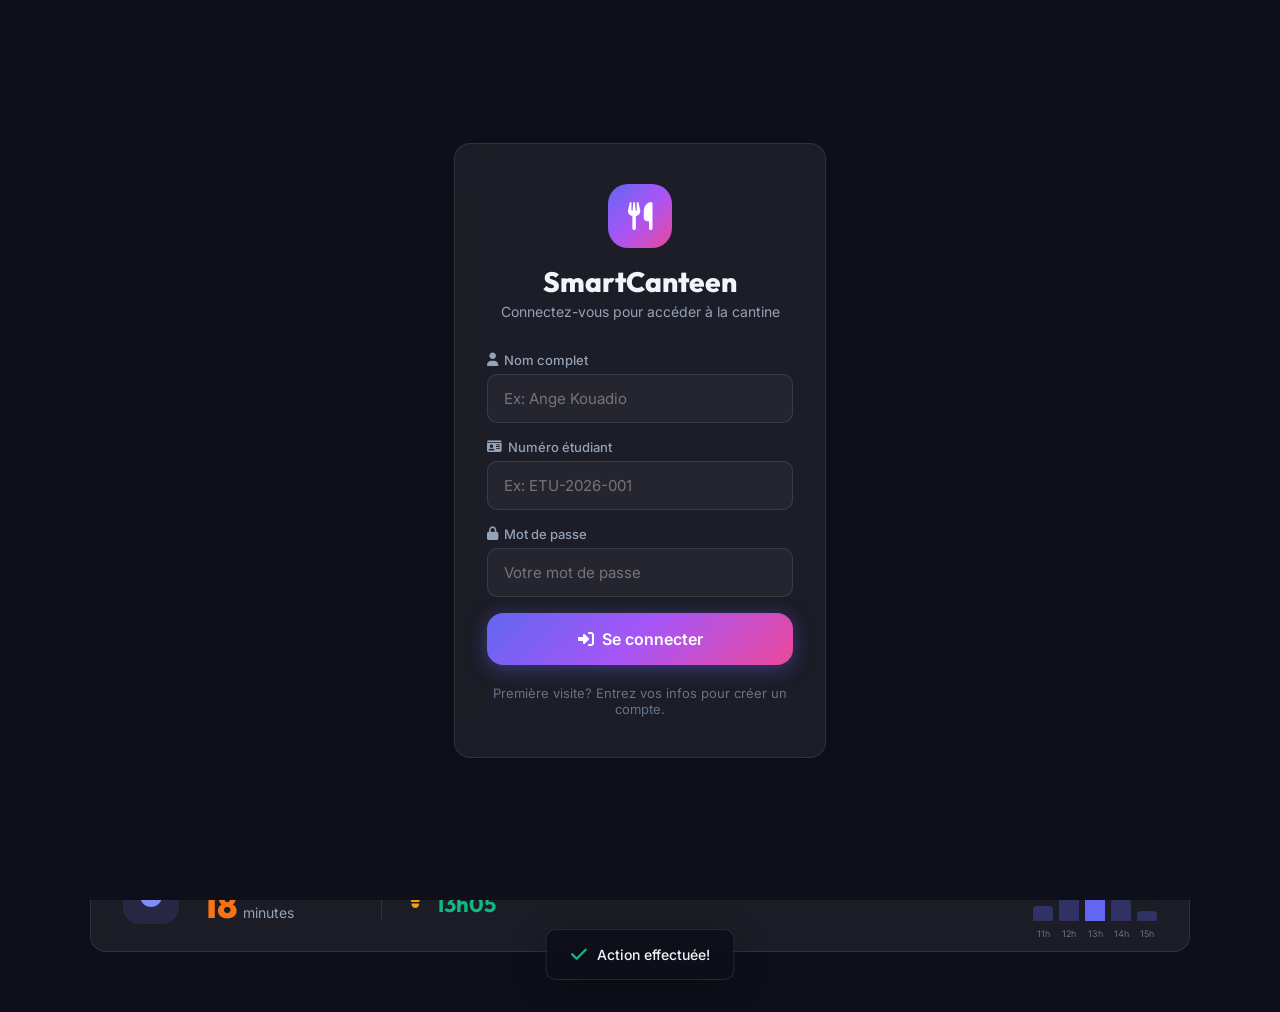
==== index.html @ fa296fed "First layout" ====
<!DOCTYPE html>
<html lang="fr" data-theme="dark">

<head>
    <meta charset="UTF-8">
    <meta name="viewport" content="width=device-width, initial-scale=1.0">
    <meta name="description"
        content="Smart Campus Canteen - Commandez vos repas à l'avance, gérez votre budget et évitez les files d'attente.">
    <title>Smart Campus Canteen</title>
    <link rel="preconnect" href="https://fonts.googleapis.com">
    <link rel="preconnect" href="https://fonts.gstatic.com" crossorigin>
    <link
        href="https://fonts.googleapis.com/css2?family=Inter:wght@300;400;500;600;700;800;900&family=Outfit:wght@300;400;500;600;700;800&display=swap"
        rel="stylesheet">
    <link rel="stylesheet" href="https://cdnjs.cloudflare.com/ajax/libs/font-awesome/6.5.1/css/all.min.css">
    <link rel="stylesheet" href="styles.css">
</head>

<body>
    <!-- LOGIN OVERLAY -->
    <div class="login-overlay" id="login-overlay">
        <div class="login-container">
            <div class="login-card">
                <div class="login-logo">
                    <div class="login-logo-icon"><i class="fas fa-utensils"></i></div>
                    <h1>SmartCanteen</h1>
                    <p>Connectez-vous pour accéder à la cantine</p>
                </div>
                <form id="login-form" onsubmit="return handleLogin(event)">
                    <div class="login-field">
                        <label for="login-name"><i class="fas fa-user"></i> Nom complet</label>
                        <input type="text" id="login-name" placeholder="Ex: Ange Kouadio" required>
                    </div>
                    <div class="login-field">
                        <label for="login-student-id"><i class="fas fa-id-card"></i> Numéro étudiant</label>
                        <input type="text" id="login-student-id" placeholder="Ex: ETU-2026-001" required>
                    </div>
                    <div class="login-field">
                        <label for="login-password"><i class="fas fa-lock"></i> Mot de passe</label>
                        <input type="password" id="login-password" placeholder="Votre mot de passe" required>
                    </div>
                    <button type="submit" class="btn btn-primary btn-block btn-lg">
                        <i class="fas fa-sign-in-alt"></i> Se connecter
                    </button>
                </form>
                <div class="login-footer">
                    <span>Première visite? Entrez vos infos pour créer un compte.</span>
                </div>
            </div>
        </div>
    </div>

    <!-- Animated Background -->
    <div class="bg-animated">
        <div class="bg-orb bg-orb-1"></div>
        <div class="bg-orb bg-orb-2"></div>
        <div class="bg-orb bg-orb-3"></div>
    </div>

    <!-- Navigation -->
    <nav class="navbar" id="navbar">
        <div class="nav-container">
            <a href="#" class="nav-logo" id="nav-logo">
                <div class="logo-icon">
                    <i class="fas fa-utensils"></i>
                </div>
                <span class="logo-text">SmartCanteen</span>
            </a>
            <div class="nav-links" id="nav-links">
                <a href="#home" class="nav-link active" data-section="home">
                    <i class="fas fa-home"></i> Accueil
                </a>
                <a href="#menu" class="nav-link" data-section="menu">
                    <i class="fas fa-book-open"></i> Menu
                </a>
                <a href="#order" class="nav-link" data-section="order">
                    <i class="fas fa-shopping-cart"></i> Commander
                </a>
                <a href="#budget" class="nav-link" data-section="budget">
                    <i class="fas fa-wallet"></i> Budget
                </a>
                <a href="#nutrition" class="nav-link" data-section="nutrition">
                    <i class="fas fa-heartbeat"></i> Nutrition
                </a>
                <a href="#rewards" class="nav-link" data-section="rewards">
                    <i class="fas fa-trophy"></i> Récompenses
                </a>
                <a href="#deals" class="nav-link" data-section="deals">
                    <i class="fas fa-tags"></i> Anti-Gaspi
                </a>
                <a href="#marketplace" class="nav-link" data-section="marketplace">
                    <i class="fas fa-store"></i> Business
                </a>
            </div>
            <div class="nav-right">
                <button class="theme-toggle" id="theme-toggle" title="Changer le thème">
                    <i class="fas fa-moon" id="theme-icon"></i>
                </button>
                <div class="notification-bell" id="notification-bell">
                    <i class="fas fa-bell"></i>
                    <span class="notification-badge" id="notif-badge">3</span>
                </div>
                <div class="user-avatar" id="user-avatar" title="Mon profil">
                    <span class="user-avatar-letter" id="user-avatar-letter">?</span>
                </div>
                <button class="btn-logout" id="btn-logout" title="Se déconnecter">
                    <i class="fas fa-sign-out-alt"></i>
                </button>
                <button class="mobile-toggle" id="mobile-toggle">
                    <span></span>
                    <span></span>
                    <span></span>
                </button>
            </div>
        </div>
    </nav>

    <!-- Main Content -->
    <main class="main-content">

        <!-- ==================== HOME SECTION ==================== -->
        <section id="home" class="section section-home active">
            <div class="hero-container">
                <div class="hero-content">
                    <div class="hero-badge animate-fade-in">
                        <i class="fas fa-sparkles"></i> La cantine intelligente du campus
                    </div>
                    <h1 class="hero-title animate-fade-in">
                        Plus de <span class="gradient-text">files d'attente</span>,
                        plus de <span class="gradient-text-2">gaspillage</span>
                    </h1>
                    <p class="hero-subtitle animate-fade-in">
                        Commandez vos repas à l'avance, suivez votre nutrition et gérez votre budget — le tout depuis
                        votre téléphone.
                    </p>
                    <div class="hero-actions animate-fade-in">
                        <button class="btn btn-primary btn-lg" onclick="navigateTo('menu')">
                            <i class="fas fa-utensils"></i> Voir le menu
                        </button>
                        <button class="btn btn-glass btn-lg" onclick="navigateTo('order')">
                            <i class="fas fa-bolt"></i> Commander maintenant
                        </button>
                    </div>
                    <div class="hero-stats animate-fade-in">
                        <div class="hero-stat">
                            <div class="hero-stat-number" data-count="1247">0</div>
                            <div class="hero-stat-label">Commandes aujourd'hui</div>
                        </div>
                        <div class="hero-stat">
                            <div class="hero-stat-number" data-count="18">0</div>
                            <div class="hero-stat-label">Min d'attente</div>
                        </div>
                        <div class="hero-stat">
                            <div class="hero-stat-number" data-count="95">0</div>
                            <div class="hero-stat-label">% Satisfaction</div>
                        </div>
                    </div>
                </div>
                <div class="hero-visual animate-slide-in">
                    <div class="hero-card-stack">
                        <div class="hero-floating-card card-1">
                            <div class="floating-card-icon"><i class="fas fa-clock"></i></div>
                            <div class="floating-card-text">
                                <strong>Prêt dans</strong>
                                <span class="countdown-text">12 min</span>
                            </div>
                        </div>
                        <div class="hero-floating-card card-2">
                            <div class="floating-card-icon"><i class="fas fa-fire"></i></div>
                            <div class="floating-card-text">
                                <strong>820 kcal</strong>
                                <span>Aujourd'hui</span>
                            </div>
                        </div>
                        <div class="hero-floating-card card-3">
                            <div class="floating-card-icon"><i class="fas fa-star"></i></div>
                            <div class="floating-card-text">
                                <strong>15 pts</strong>
                                <span>Encore 5 pour un repas gratuit!</span>
                            </div>
                        </div>
                        <div class="hero-phone-mockup">
                            <div class="phone-screen">
                                <div class="phone-header">
                                    <span class="phone-time">13:05</span>
                                    <div class="phone-icons">
                                        <i class="fas fa-wifi"></i>
                                        <i class="fas fa-battery-three-quarters"></i>
                                    </div>
                                </div>
                                <div class="phone-content">
                                    <div class="phone-greeting">Bonjour, Ange! 👋</div>
                                    <div class="phone-menu-preview">
                                        <div class="phone-menu-item">
                                            <span>🍛</span>
                                            <div>
                                                <strong>Riz + Poulet</strong>
                                                <small>1000 FCFA</small>
                                            </div>
                                        </div>
                                        <div class="phone-menu-item">
                                            <span>🥤</span>
                                            <div>
                                                <strong>Jus de fruits</strong>
                                                <small>400 FCFA</small>
                                            </div>
                                        </div>
                                        <div class="phone-menu-item">
                                            <span>🍝</span>
                                            <div>
                                                <strong>Spaghetti</strong>
                                                <small>800 FCFA</small>
                                            </div>
                                        </div>
                                    </div>
                                    <button class="phone-btn">Commander 🚀</button>
                                </div>
                            </div>
                        </div>
                    </div>
                </div>
            </div>

            <!-- Wait Time Widget -->
            <div class="wait-time-banner animate-fade-in">
                <div class="wait-time-content">
                    <div class="wait-time-icon pulse-animation">
                        <i class="fas fa-clock"></i>
                    </div>
                    <div class="wait-time-info">
                        <h3>Temps d'attente actuel</h3>
                        <div class="wait-time-display">
                            <span class="wait-minutes" id="wait-minutes">18</span>
                            <span class="wait-label">minutes</span>
                        </div>
                    </div>
                    <div class="wait-time-separator"></div>
                    <div class="wait-time-suggestion">
                        <i class="fas fa-lightbulb"></i>
                        <div>
                            <strong>Meilleur moment pour venir</strong>
                            <span class="best-time" id="best-time">13h05</span>
                        </div>
                    </div>
                    <div class="wait-time-chart">
                        <div class="chart-bar" style="height: 30%;" data-time="11h"></div>
                        <div class="chart-bar" style="height: 60%;" data-time="12h"></div>
                        <div class="chart-bar active" style="height: 90%;" data-time="13h"></div>
                        <div class="chart-bar" style="height: 45%;" data-time="14h"></div>
                        <div class="chart-bar" style="height: 20%;" data-time="15h"></div>
                    </div>
                </div>
            </div>
        </section>

        <!-- ==================== MENU SECTION ==================== -->
        <section id="menu" class="section section-menu">
            <div class="section-container">
                <div class="section-header">
                    <div class="section-badge"><i class="fas fa-calendar-day"></i> Menu du jour</div>
                    <h2 class="section-title">Découvrez le <span class="gradient-text">menu</span></h2>
                    <p class="section-subtitle">Vendredi 06 Mars 2026 — Frais et préparé avec soin</p>
                </div>

                <div class="menu-categories" id="menu-categories">
                    <button class="menu-cat-btn active" data-category="all">
                        <i class="fas fa-th-large"></i> Tout
                    </button>
                    <button class="menu-cat-btn" data-category="plat">
                        <i class="fas fa-drumstick-bite"></i> Plats
                    </button>
                    <button class="menu-cat-btn" data-category="accompagnement">
                        <i class="fas fa-seedling"></i> Accompagnements
                    </button>
                    <button class="menu-cat-btn" data-category="boisson">
                        <i class="fas fa-glass-water"></i> Boissons
                    </button>
                    <button class="menu-cat-btn" data-category="dessert">
                        <i class="fas fa-ice-cream"></i> Desserts
                    </button>
                </div>

                <div class="menu-grid" id="menu-grid">
                    <!-- Menu items will be populated by JavaScript -->
                </div>
            </div>
        </section>

        <!-- ==================== ORDER SECTION ==================== -->
        <section id="order" class="section section-order">
            <div class="section-container">
                <div class="section-header">
                    <div class="section-badge"><i class="fas fa-shopping-bag"></i> Commander</div>
                    <h2 class="section-title">Votre <span class="gradient-text">commande</span></h2>
                    <p class="section-subtitle">Sélectionnez vos plats et récupérez-les sans faire la queue</p>
                </div>

                <div class="order-layout">
                    <div class="order-items-panel">
                        <div class="order-search">
                            <i class="fas fa-search"></i>
                            <input type="text" id="order-search-input" placeholder="Rechercher un plat...">
                        </div>
                        <div class="order-items-list" id="order-items-list">
                            <!-- Populated by JS -->
                        </div>
                    </div>

                    <div class="order-cart-panel">
                        <div class="cart-header">
                            <h3><i class="fas fa-shopping-cart"></i> Mon Panier</h3>
                            <button class="btn-clear-cart" id="btn-clear-cart">
                                <i class="fas fa-trash"></i> Vider
                            </button>
                        </div>
                        <div class="cart-items" id="cart-items">
                            <div class="cart-empty">
                                <i class="fas fa-cart-plus"></i>
                                <p>Votre panier est vide</p>
                                <small>Ajoutez des plats depuis le menu</small>
                            </div>
                        </div>
                        <div class="cart-summary" id="cart-summary" style="display:none;">
                            <div class="cart-summary-row">
                                <span>Sous-total</span>
                                <span id="cart-subtotal">0 FCFA</span>
                            </div>
                            <div class="cart-summary-row">
                                <span>Calories totales</span>
                                <span id="cart-calories">0 kcal</span>
                            </div>
                            <div class="cart-summary-row total">
                                <span>Total</span>
                                <span id="cart-total">0 FCFA</span>
                            </div>
                        </div>
                        <div class="cart-student-info" id="cart-student-info" style="display:none;">
                            <label for="student-name">Votre nom (pour l'étiquette)</label>
                            <input type="text" id="student-name" placeholder="Entrez votre nom...">
                        </div>
                        <button class="btn btn-primary btn-block" id="btn-place-order" disabled>
                            <i class="fas fa-check-circle"></i> Confirmer la commande
                        </button>
                    </div>
                </div>
            </div>
        </section>

        <!-- ==================== BUDGET SECTION ==================== -->
        <section id="budget" class="section section-budget">
            <div class="section-container">
                <div class="section-header">
                    <div class="section-badge"><i class="fas fa-coins"></i> Budget Smart</div>
                    <h2 class="section-title">Suggestion selon votre <span class="gradient-text">budget</span></h2>
                    <p class="section-subtitle">Entrez votre budget et nous vous proposons la meilleure combinaison</p>
                </div>

                <div class="budget-layout">
                    <div class="budget-input-panel">
                        <div class="budget-card glass-card">
                            <div class="budget-input-group">
                                <label for="budget-amount">💰 Votre budget</label>
                                <div class="budget-input-wrapper">
                                    <input type="number" id="budget-amount" placeholder="1500" min="100" step="100"
                                        value="1500">
                                    <span class="budget-currency">FCFA</span>
                                </div>
                            </div>
                            <div class="budget-presets">
                                <button class="budget-preset" data-amount="500">500</button>
                                <button class="budget-preset" data-amount="1000">1000</button>
                                <button class="budget-preset active" data-amount="1500">1500</button>
                                <button class="budget-preset" data-amount="2000">2000</button>
                                <button class="budget-preset" data-amount="2500">2500</button>
                                <button class="budget-preset" data-amount="3000">3000</button>
                            </div>
                            <button class="btn btn-primary btn-block" id="btn-suggest">
                                <i class="fas fa-magic"></i> Suggérer un repas
                            </button>
                        </div>
                    </div>

                    <div class="budget-result-panel" id="budget-result-panel">
                        <div class="budget-result-placeholder">
                            <div class="placeholder-icon">
                                <i class="fas fa-lightbulb"></i>
                            </div>
                            <h3>Entrez votre budget</h3>
                            <p>Nous trouverons la meilleure combinaison pour vous</p>
                        </div>
                    </div>
                </div>
            </div>
        </section>

        <!-- ==================== NUTRITION SECTION ==================== -->
        <section id="nutrition" class="section section-nutrition">
            <div class="section-container">
                <div class="section-header">
                    <div class="section-badge"><i class="fas fa-apple-whole"></i> Suivi Nutrition</div>
                    <h2 class="section-title">Suivez votre <span class="gradient-text">alimentation</span></h2>
                    <p class="section-subtitle">Un résumé simple de votre consommation quotidienne</p>
                </div>

                <div class="nutrition-dashboard">
                    <div class="nutrition-cards">
                        <div class="nutrition-card calories-card">
                            <div class="nutrition-card-icon">
                                <i class="fas fa-fire-flame-curved"></i>
                            </div>
                            <div class="nutrition-card-content">
                                <span class="nutrition-label">Calories</span>
                                <span class="nutrition-value" id="nut-calories">820</span>
                                <span class="nutrition-unit">kcal</span>
                            </div>
                            <div class="nutrition-progress">
                                <div class="progress-ring">
                                    <svg viewBox="0 0 120 120">
                                        <circle cx="60" cy="60" r="52" class="progress-bg"></circle>
                                        <circle cx="60" cy="60" r="52" class="progress-fill calories-fill"
                                            style="stroke-dashoffset: 120;"></circle>
                                    </svg>
                                    <span class="progress-percent">41%</span>
                                </div>
                            </div>
                        </div>

                        <div class="nutrition-card protein-card">
                            <div class="nutrition-card-icon">
                                <i class="fas fa-dumbbell"></i>
                            </div>
                            <div class="nutrition-card-content">
                                <span class="nutrition-label">Protéines</span>
                                <span class="nutrition-value" id="nut-proteins">35</span>
                                <span class="nutrition-unit">g</span>
                            </div>
                            <div class="nutrition-progress">
                                <div class="progress-ring">
                                    <svg viewBox="0 0 120 120">
                                        <circle cx="60" cy="60" r="52" class="progress-bg"></circle>
                                        <circle cx="60" cy="60" r="52" class="progress-fill protein-fill"
                                            style="stroke-dashoffset: 180;"></circle>
                                    </svg>
                                    <span class="progress-percent">58%</span>
                                </div>
                            </div>
                        </div>

                        <div class="nutrition-card carbs-card">
                            <div class="nutrition-card-icon">
                                <i class="fas fa-wheat-awn"></i>
                            </div>
                            <div class="nutrition-card-content">
                                <span class="nutrition-label">Glucides</span>
                                <span class="nutrition-value" id="nut-carbs">110</span>
                                <span class="nutrition-unit">g</span>
                            </div>
                            <div class="nutrition-progress">
                                <div class="progress-ring">
                                    <svg viewBox="0 0 120 120">
                                        <circle cx="60" cy="60" r="52" class="progress-bg"></circle>
                                        <circle cx="60" cy="60" r="52" class="progress-fill carbs-fill"
                                            style="stroke-dashoffset: 200;"></circle>
                                    </svg>
                                    <span class="progress-percent">34%</span>
                                </div>
                            </div>
                        </div>

                        <div class="nutrition-card spending-card">
                            <div class="nutrition-card-icon">
                                <i class="fas fa-money-bill-wave"></i>
                            </div>
                            <div class="nutrition-card-content">
                                <span class="nutrition-label">Dépenses</span>
                                <span class="nutrition-value" id="nut-spending">1500</span>
                                <span class="nutrition-unit">FCFA</span>
                            </div>
                            <div class="nutrition-progress">
                                <div class="progress-ring">
                                    <svg viewBox="0 0 120 120">
                                        <circle cx="60" cy="60" r="52" class="progress-bg"></circle>
                                        <circle cx="60" cy="60" r="52" class="progress-fill spending-fill"
                                            style="stroke-dashoffset: 160;"></circle>
                                    </svg>
                                    <span class="progress-percent">50%</span>
                                </div>
                            </div>
                        </div>
                    </div>

                    <div class="nutrition-weekly">
                        <h3><i class="fas fa-chart-line"></i> Résumé de la semaine</h3>
                        <div class="weekly-chart" id="weekly-chart">
                            <div class="weekly-bar" data-day="Lun">
                                <div class="bar-fill" style="height: 65%;"></div>
                                <span class="bar-label">Lun</span>
                            </div>
                            <div class="weekly-bar" data-day="Mar">
                                <div class="bar-fill" style="height: 80%;"></div>
                                <span class="bar-label">Mar</span>
                            </div>
                            <div class="weekly-bar" data-day="Mer">
                                <div class="bar-fill" style="height: 55%;"></div>
                                <span class="bar-label">Mer</span>
                            </div>
                            <div class="weekly-bar" data-day="Jeu">
                                <div class="bar-fill" style="height: 70%;"></div>
                                <span class="bar-label">Jeu</span>
                            </div>
                            <div class="weekly-bar today" data-day="Ven">
                                <div class="bar-fill" style="height: 41%;"></div>
                                <span class="bar-label">Ven</span>
                            </div>
                            <div class="weekly-bar" data-day="Sam">
                                <div class="bar-fill" style="height: 0%;"></div>
                                <span class="bar-label">Sam</span>
                            </div>
                            <div class="weekly-bar" data-day="Dim">
                                <div class="bar-fill" style="height: 0%;"></div>
                                <span class="bar-label">Dim</span>
                            </div>
                        </div>
                    </div>
                </div>
            </div>
        </section>

        <!-- ==================== REWARDS SECTION ==================== -->
        <section id="rewards" class="section section-rewards">
            <div class="section-container">
                <div class="section-header">
                    <div class="section-badge"><i class="fas fa-crown"></i> Récompenses</div>
                    <h2 class="section-title">Points & <span class="gradient-text">Récompenses</span></h2>
                    <p class="section-subtitle">Chaque commande > 1500 FCFA = 1 point • 20 points = repas gratuit!</p>
                </div>

                <div class="rewards-dashboard">
                    <div class="rewards-user-card glass-card">
                        <div class="rewards-avatar">
                            <div class="avatar-circle">
                                <i class="fas fa-user"></i>
                            </div>
                            <div class="avatar-badge">
                                <i class="fas fa-star"></i>
                            </div>
                        </div>
                        <h3 class="rewards-username">Ange Kouadio</h3>
                        <div class="rewards-points-display">
                            <div class="points-number" id="user-points">15</div>
                            <div class="points-label">points</div>
                        </div>
                        <div class="rewards-progress-bar">
                            <div class="progress-track">
                                <div class="progress-fill-bar" style="width: 75%;"></div>
                            </div>
                            <div class="progress-labels">
                                <span>15 pts</span>
                                <span>20 pts = 🎁 Repas gratuit</span>
                            </div>
                        </div>
                        <p class="rewards-message">Plus que <strong>5 commandes</strong> pour un repas gratuit!</p>
                    </div>

                    <div class="rewards-perks">
                        <h3><i class="fas fa-gift"></i> Récompenses disponibles</h3>
                        <div class="perks-grid">
                            <div class="perk-card">
                                <div class="perk-icon">🍽️</div>
                                <div class="perk-info">
                                    <h4>Repas Gratuit</h4>
                                    <p>Menu du jour offert</p>
                                </div>
                                <div class="perk-cost">20 pts</div>
                            </div>
                            <div class="perk-card">
                                <div class="perk-icon">🥤</div>
                                <div class="perk-info">
                                    <h4>Boisson Gratuite</h4>
                                    <p>Jus ou soda au choix</p>
                                </div>
                                <div class="perk-cost">10 pts</div>
                            </div>
                            <div class="perk-card">
                                <div class="perk-icon">🍰</div>
                                <div class="perk-info">
                                    <h4>Dessert Offert</h4>
                                    <p>Dessert du jour</p>
                                </div>
                                <div class="perk-cost">8 pts</div>
                            </div>
                            <div class="perk-card locked">
                                <div class="perk-icon">👑</div>
                                <div class="perk-info">
                                    <h4>Statut VIP</h4>
                                    <p>File prioritaire + 2x points</p>
                                </div>
                                <div class="perk-cost">50 pts</div>
                            </div>
                        </div>
                    </div>

                    <div class="leaderboard glass-card">
                        <h3><i class="fas fa-ranking-star"></i> Top Utilisateurs</h3>
                        <div class="leaderboard-list" id="leaderboard-list">
                            <div class="leaderboard-item rank-1">
                                <div class="leader-rank">
                                    <i class="fas fa-trophy"></i>
                                </div>
                                <div class="leader-avatar"
                                    style="background: linear-gradient(135deg, #FFD700, #FFA500);">A</div>
                                <div class="leader-info">
                                    <strong>Ange</strong>
                                    <span>Champion de la cantine</span>
                                </div>
                                <div class="leader-points">120 pts</div>
                            </div>
                            <div class="leaderboard-item rank-2">
                                <div class="leader-rank">
                                    <i class="fas fa-medal"></i>
                                </div>
                                <div class="leader-avatar"
                                    style="background: linear-gradient(135deg, #C0C0C0, #A0A0A0);">K</div>
                                <div class="leader-info">
                                    <strong>Kevin</strong>
                                    <span>Habitué fidèle</span>
                                </div>
                                <div class="leader-points">95 pts</div>
                            </div>
                            <div class="leaderboard-item rank-3">
                                <div class="leader-rank">
                                    <i class="fas fa-award"></i>
                                </div>
                                <div class="leader-avatar"
                                    style="background: linear-gradient(135deg, #CD7F32, #B8860B);">S</div>
                                <div class="leader-info">
                                    <strong>Sarah</strong>
                                    <span>Gastronome appréciée</span>
                                </div>
                                <div class="leader-points">80 pts</div>
                            </div>
                            <div class="leaderboard-item">
                                <div class="leader-rank">4</div>
                                <div class="leader-avatar"
                                    style="background: linear-gradient(135deg, #6366f1, #8b5cf6);">M</div>
                                <div class="leader-info">
                                    <strong>Marie</strong>
                                    <span>En progression</span>
                                </div>
                                <div class="leader-points">72 pts</div>
                            </div>
                            <div class="leaderboard-item">
                                <div class="leader-rank">5</div>
                                <div class="leader-avatar"
                                    style="background: linear-gradient(135deg, #ec4899, #f43f5e);">P</div>
                                <div class="leader-info">
                                    <strong>Paul</strong>
                                    <span>Nouveau talent</span>
                                </div>
                                <div class="leader-points">65 pts</div>
                            </div>
                        </div>
                    </div>
                </div>
            </div>
        </section>

        <!-- ==================== ANTI-GASPILLAGE SECTION ==================== -->
        <section id="deals" class="section section-deals">
            <div class="section-container">
                <div class="section-header">
                    <div class="section-badge"><i class="fas fa-recycle"></i> Anti-Gaspillage</div>
                    <h2 class="section-title">Réductions <span class="gradient-text">Anti-Gaspi</span></h2>
                    <p class="section-subtitle">Des plats à prix réduit pour éviter le gaspillage alimentaire ♻️</p>
                </div>

                <div class="deals-timer">
                    <i class="fas fa-hourglass-half"></i>
                    <span>Offres disponibles encore <strong id="deals-countdown">2h 30min</strong></span>
                </div>

                <div class="deals-grid" id="deals-grid">
                    <!-- Populated by JS -->
                </div>

                <div class="deals-impact glass-card">
                    <h3><i class="fas fa-leaf"></i> Impact Environnemental</h3>
                    <div class="impact-stats">
                        <div class="impact-stat">
                            <div class="impact-number">156</div>
                            <div class="impact-label">Repas sauvés ce mois</div>
                        </div>
                        <div class="impact-stat">
                            <div class="impact-number">78 kg</div>
                            <div class="impact-label">CO₂ économisé</div>
                        </div>
                        <div class="impact-stat">
                            <div class="impact-number">45</div>
                            <div class="impact-label">Étudiants participants</div>
                        </div>
                    </div>
                </div>
            </div>
        </section>

        <!-- ==================== MARKETPLACE SECTION ==================== -->
        <section id="marketplace" class="section section-marketplace">
            <div class="section-container">
                <div class="section-header">
                    <div class="section-badge"><i class="fas fa-rocket"></i> Espace Business</div>
                    <h2 class="section-title">Business <span class="gradient-text">Étudiants</span></h2>
                    <p class="section-subtitle">Découvrez les produits de nos entrepreneurs étudiants 🎓</p>
                </div>

                <div class="marketplace-grid" id="marketplace-grid">
                    <!-- Populated by JS -->
                </div>

            </div>
        </section>
    </main>

    <!-- Order Success Modal -->
    <div class="modal-overlay" id="order-modal">
        <div class="modal-content">
            <div class="modal-success-icon">
                <i class="fas fa-check-circle"></i>
            </div>
            <h2>Commande confirmée! 🎉</h2>
            <p>Votre plat sera prêt avec une étiquette à votre nom.</p>
            <div class="modal-order-details" id="modal-order-details"></div>
            <div class="modal-eta">
                <i class="fas fa-clock"></i>
                <span>Estimé prêt dans <strong>12 minutes</strong></span>
            </div>
            <button class="btn btn-primary" onclick="closeModal()">
                <i class="fas fa-thumbs-up"></i> Super, merci!
            </button>
        </div>
    </div>

    <!-- Notification Panel -->
    <div class="notification-panel" id="notification-panel">
        <div class="notif-header">
            <h3><i class="fas fa-bell"></i> Notifications</h3>
            <button class="btn-close-notif" id="close-notif"><i class="fas fa-times"></i></button>
        </div>
        <div class="notif-list" id="notif-list">
            <!-- Populated dynamically by JS from admin notifications -->
        </div>
    </div>

    <!-- Toast Notification -->
    <div class="toast" id="toast">
        <div class="toast-icon"><i class="fas fa-check"></i></div>
        <div class="toast-message" id="toast-message">Action effectuée!</div>
    </div>

    <script src="app.js"></script>
</body>

</html>
---- styles.css ----
/* ===== ROOT & VARIABLES ===== */
:root {
    --primary: #6366f1;
    --primary-light: #818cf8;
    --primary-dark: #4f46e5;
    --accent: #f59e0b;
    --accent-light: #fbbf24;
    --success: #10b981;
    --danger: #ef4444;
    --warning: #f97316;
    --bg-dark: #0f0f1a;
    --bg-card: rgba(255, 255, 255, 0.04);
    --bg-card-hover: rgba(255, 255, 255, 0.08);
    --glass: rgba(255, 255, 255, 0.06);
    --glass-border: rgba(255, 255, 255, 0.1);
    --text-primary: #f1f5f9;
    --text-secondary: #94a3b8;
    --text-muted: #64748b;
    --gradient-1: linear-gradient(135deg, #6366f1, #a855f7, #ec4899);
    --gradient-2: linear-gradient(135deg, #10b981, #06b6d4);
    --gradient-3: linear-gradient(135deg, #f59e0b, #ef4444);
    --shadow: 0 8px 32px rgba(0, 0, 0, 0.3);
    --shadow-lg: 0 20px 60px rgba(0, 0, 0, 0.4);
    --radius: 16px;
    --radius-sm: 10px;
    --radius-full: 50px;
    --transition: all 0.3s cubic-bezier(0.4, 0, 0.2, 1);
}

/* ===== RESET & BASE ===== */
*,
*::before,
*::after {
    margin: 0;
    padding: 0;
    box-sizing: border-box;
}

html {
    scroll-behavior: smooth;
}

body {
    font-family: 'Inter', sans-serif;
    background: var(--bg-dark);
    color: var(--text-primary);
    min-height: 100vh;
    overflow-x: hidden;
}

/* ===== ANIMATED BACKGROUND ===== */
.bg-animated {
    position: fixed;
    inset: 0;
    z-index: 0;
    overflow: hidden;
    pointer-events: none;
}

.bg-orb {
    position: absolute;
    border-radius: 50%;
    filter: blur(120px);
    opacity: 0.15;
    animation: orbFloat 20s ease-in-out infinite;
}

.bg-orb-1 {
    width: 600px;
    height: 600px;
    background: #6366f1;
    top: -200px;
    left: -200px;
}

.bg-orb-2 {
    width: 500px;
    height: 500px;
    background: #ec4899;
    bottom: -150px;
    right: -150px;
    animation-delay: -7s;
}

.bg-orb-3 {
    width: 400px;
    height: 400px;
    background: #06b6d4;
    top: 50%;
    left: 50%;
    animation-delay: -14s;
}

@keyframes orbFloat {

    0%,
    100% {
        transform: translate(0, 0) scale(1);
    }

    33% {
        transform: translate(50px, -50px) scale(1.1);
    }

    66% {
        transform: translate(-30px, 30px) scale(0.9);
    }
}

/* ===== SCROLLBAR ===== */
::-webkit-scrollbar {
    width: 6px;
}

::-webkit-scrollbar-track {
    background: transparent;
}

::-webkit-scrollbar-thumb {
    background: var(--primary);
    border-radius: 3px;
}

/* ===== NAVBAR ===== */
.navbar {
    position: fixed;
    top: 0;
    left: 0;
    right: 0;
    z-index: 1000;
    background: rgba(15, 15, 26, 0.8);
    backdrop-filter: blur(20px);
    border-bottom: 1px solid var(--glass-border);
    transition: var(--transition);
}

.navbar.scrolled {
    background: rgba(15, 15, 26, 0.95);
}

.nav-container {
    max-width: 1400px;
    margin: 0 auto;
    padding: 0 24px;
    display: flex;
    align-items: center;
    justify-content: space-between;
    height: 70px;
}

.nav-logo {
    display: flex;
    align-items: center;
    gap: 10px;
    text-decoration: none;
    color: var(--text-primary);
}

.logo-icon {
    width: 40px;
    height: 40px;
    border-radius: 12px;
    background: var(--gradient-1);
    display: flex;
    align-items: center;
    justify-content: center;
    font-size: 18px;
}

.logo-text {
    font-family: 'Outfit', sans-serif;
    font-weight: 700;
    font-size: 20px;
}

.nav-links {
    display: flex;
    gap: 4px;
}

.nav-link {
    padding: 8px 14px;
    border-radius: var(--radius-sm);
    color: var(--text-secondary);
    text-decoration: none;
    font-size: 13px;
    font-weight: 500;
    transition: var(--transition);
    display: flex;
    align-items: center;
    gap: 6px;
}

.nav-link:hover,
.nav-link.active {
    color: var(--text-primary);
    background: var(--bg-card-hover);
}

.nav-link.active {
    color: var(--primary-light);
    background: rgba(99, 102, 241, 0.15);
}

.nav-right {
    display: flex;
    align-items: center;
    gap: 12px;
}

.notification-bell {
    position: relative;
    width: 40px;
    height: 40px;
    border-radius: 50%;
    background: var(--bg-card);
    display: flex;
    align-items: center;
    justify-content: center;
    cursor: pointer;
    transition: var(--transition);
    border: 1px solid var(--glass-border);
}

.notification-bell:hover {
    background: var(--bg-card-hover);
}

.notification-badge {
    position: absolute;
    top: -2px;
    right: -2px;
    width: 18px;
    height: 18px;
    background: var(--danger);
    border-radius: 50%;
    font-size: 10px;
    font-weight: 700;
    display: flex;
    align-items: center;
    justify-content: center;
}

.user-avatar {
    width: 40px;
    height: 40px;
    border-radius: 50%;
    background: var(--gradient-1);
    display: flex;
    align-items: center;
    justify-content: center;
    cursor: pointer;
}

.mobile-toggle {
    display: none;
    flex-direction: column;
    gap: 5px;
    background: none;
    border: none;
    cursor: pointer;
}

.mobile-toggle span {
    width: 24px;
    height: 2px;
    background: var(--text-primary);
    transition: var(--transition);
    border-radius: 2px;
}

/* ===== SECTIONS ===== */
.main-content {
    position: relative;
    z-index: 1;
}

.section {
    display: none;
    min-height: 100vh;
    padding: 100px 24px 60px;
}

.section.active {
    display: block;
}

.section-container {
    max-width: 1200px;
    margin: 0 auto;
}

.section-header {
    text-align: center;
    margin-bottom: 48px;
}

.section-badge {
    display: inline-flex;
    align-items: center;
    gap: 8px;
    padding: 6px 16px;
    background: rgba(99, 102, 241, 0.15);
    border: 1px solid rgba(99, 102, 241, 0.3);
    border-radius: var(--radius-full);
    font-size: 13px;
    color: var(--primary-light);
    font-weight: 500;
    margin-bottom: 16px;
}

.section-title {
    font-family: 'Outfit', sans-serif;
    font-size: clamp(28px, 5vw, 42px);
    font-weight: 800;
    margin-bottom: 12px;
}

.section-subtitle {
    color: var(--text-secondary);
    font-size: 16px;
    max-width: 600px;
    margin: 0 auto;
}

.gradient-text {
    background: var(--gradient-1);
    -webkit-background-clip: text;
    -webkit-text-fill-color: transparent;
    background-clip: text;
}

.gradient-text-2 {
    background: var(--gradient-2);
    -webkit-background-clip: text;
    -webkit-text-fill-color: transparent;
    background-clip: text;
}

/* ===== GLASS CARD ===== */
.glass-card {
    background: var(--glass);
    backdrop-filter: blur(12px);
    border: 1px solid var(--glass-border);
    border-radius: var(--radius);
    padding: 28px;
    transition: var(--transition);
}

.glass-card:hover {
    border-color: rgba(255, 255, 255, 0.15);
}

/* ===== BUTTONS ===== */
.btn {
    display: inline-flex;
    align-items: center;
    gap: 8px;
    padding: 12px 24px;
    border-radius: var(--radius-sm);
    font-weight: 600;
    font-size: 14px;
    border: none;
    cursor: pointer;
    transition: var(--transition);
    font-family: inherit;
}

.btn-primary {
    background: var(--gradient-1);
    color: white;
    box-shadow: 0 4px 20px rgba(99, 102, 241, 0.4);
}

.btn-primary:hover {
    transform: translateY(-2px);
    box-shadow: 0 8px 30px rgba(99, 102, 241, 0.5);
}

.btn-primary:disabled {
    opacity: 0.5;
    cursor: not-allowed;
    transform: none;
}

.btn-glass {
    background: var(--glass);
    color: var(--text-primary);
    border: 1px solid var(--glass-border);
    backdrop-filter: blur(8px);
}

.btn-glass:hover {
    background: var(--bg-card-hover);
}

.btn-lg {
    padding: 16px 32px;
    font-size: 16px;
    border-radius: var(--radius);
}

.btn-sm {
    padding: 8px 16px;
    font-size: 12px;
}

.btn-block {
    width: 100%;
    justify-content: center;
}

/* ===== HERO ===== */
.hero-container {
    display: grid;
    grid-template-columns: 1fr 1fr;
    gap: 60px;
    align-items: center;
    min-height: calc(100vh - 200px);
    max-width: 1200px;
    margin: 0 auto;
}

.hero-badge {
    display: inline-flex;
    align-items: center;
    gap: 8px;
    padding: 8px 20px;
    background: rgba(99, 102, 241, 0.12);
    border: 1px solid rgba(99, 102, 241, 0.25);
    border-radius: var(--radius-full);
    font-size: 14px;
    color: var(--primary-light);
    margin-bottom: 24px;
}

.hero-title {
    font-family: 'Outfit', sans-serif;
    font-size: clamp(32px, 5vw, 56px);
    font-weight: 900;
    line-height: 1.1;
    margin-bottom: 20px;
}

.hero-subtitle {
    color: var(--text-secondary);
    font-size: 18px;
    line-height: 1.7;
    margin-bottom: 32px;
    max-width: 500px;
}

.hero-actions {
    display: flex;
    gap: 16px;
    flex-wrap: wrap;
    margin-bottom: 48px;
}

.hero-stats {
    display: flex;
    gap: 40px;
}

.hero-stat {
    text-align: center;
}

.hero-stat-number {
    font-family: 'Outfit', sans-serif;
    font-size: 32px;
    font-weight: 800;
    background: var(--gradient-1);
    -webkit-background-clip: text;
    -webkit-text-fill-color: transparent;
}

.hero-stat-label {
    font-size: 13px;
    color: var(--text-muted);
    margin-top: 4px;
}

/* ===== HERO VISUAL ===== */
.hero-visual {
    position: relative;
    display: flex;
    justify-content: center;
}

.hero-card-stack {
    position: relative;
    width: 320px;
    height: 500px;
}

.hero-phone-mockup {
    width: 280px;
    height: 480px;
    background: var(--bg-dark);
    border-radius: 36px;
    border: 3px solid rgba(255, 255, 255, 0.15);
    overflow: hidden;
    position: relative;
    box-shadow: var(--shadow-lg), 0 0 80px rgba(99, 102, 241, 0.15);
}

.phone-screen {
    padding: 0;
    height: 100%;
}

.phone-header {
    display: flex;
    justify-content: space-between;
    align-items: center;
    padding: 12px 20px;
    font-size: 12px;
    color: var(--text-secondary);
}

.phone-icons {
    display: flex;
    gap: 6px;
    font-size: 10px;
}

.phone-content {
    padding: 0 20px;
}

.phone-greeting {
    font-size: 18px;
    font-weight: 700;
    margin-bottom: 20px;
}

.phone-menu-preview {
    display: flex;
    flex-direction: column;
    gap: 12px;
}

.phone-menu-item {
    display: flex;
    align-items: center;
    gap: 12px;
    padding: 12px;
    background: var(--bg-card);
    border-radius: var(--radius-sm);
    border: 1px solid var(--glass-border);
}

.phone-menu-item span {
    font-size: 24px;
}

.phone-menu-item strong {
    display: block;
    font-size: 13px;
}

.phone-menu-item small {
    color: var(--primary-light);
    font-size: 11px;
    font-weight: 600;
}

.phone-btn {
    width: 100%;
    margin-top: 20px;
    padding: 14px;
    background: var(--gradient-1);
    border: none;
    border-radius: var(--radius-sm);
    color: white;
    font-weight: 700;
    font-size: 14px;
    cursor: pointer;
}

.hero-floating-card {
    position: absolute;
    display: flex;
    align-items: center;
    gap: 10px;
    padding: 12px 16px;
    background: rgba(15, 15, 26, 0.9);
    backdrop-filter: blur(16px);
    border: 1px solid var(--glass-border);
    border-radius: var(--radius-sm);
    z-index: 2;
    animation: floatCard 6s ease-in-out infinite;
    white-space: nowrap;
}

.floating-card-icon {
    width: 36px;
    height: 36px;
    border-radius: 10px;
    display: flex;
    align-items: center;
    justify-content: center;
    font-size: 14px;
}

.card-1 {
    top: 40px;
    left: -60px;
}

.card-1 .floating-card-icon {
    background: rgba(16, 185, 129, 0.2);
    color: #10b981;
}

.card-2 {
    top: 180px;
    right: -80px;
    animation-delay: -2s;
}

.card-2 .floating-card-icon {
    background: rgba(245, 158, 11, 0.2);
    color: #f59e0b;
}

.card-3 {
    bottom: 80px;
    left: -40px;
    animation-delay: -4s;
}

.card-3 .floating-card-icon {
    background: rgba(236, 72, 153, 0.2);
    color: #ec4899;
}

.floating-card-text strong {
    display: block;
    font-size: 13px;
}

.floating-card-text span {
    font-size: 11px;
    color: var(--text-secondary);
}

.countdown-text {
    color: var(--success) !important;
}

@keyframes floatCard {

    0%,
    100% {
        transform: translateY(0);
    }

    50% {
        transform: translateY(-10px);
    }
}

/* ===== WAIT TIME BANNER ===== */
.wait-time-banner {
    max-width: 1100px;
    margin: 40px auto 0;
    padding: 24px 32px;
    background: var(--glass);
    backdrop-filter: blur(16px);
    border: 1px solid var(--glass-border);
    border-radius: var(--radius);
}

.wait-time-content {
    display: flex;
    align-items: center;
    gap: 24px;
    flex-wrap: wrap;
}

.wait-time-icon {
    width: 56px;
    height: 56px;
    border-radius: 16px;
    background: rgba(99, 102, 241, 0.15);
    display: flex;
    align-items: center;
    justify-content: center;
    font-size: 22px;
    color: var(--primary-light);
}

.pulse-animation {
    animation: pulse 2s ease-in-out infinite;
}

@keyframes pulse {

    0%,
    100% {
        transform: scale(1);
    }

    50% {
        transform: scale(1.05);
    }
}

.wait-time-info h3 {
    font-size: 14px;
    color: var(--text-secondary);
    font-weight: 500;
}

.wait-time-display {
    display: flex;
    align-items: baseline;
    gap: 6px;
}

.wait-minutes {
    font-family: 'Outfit', sans-serif;
    font-size: 36px;
    font-weight: 800;
    color: var(--warning);
}

.wait-label {
    font-size: 14px;
    color: var(--text-secondary);
}

.wait-time-separator {
    width: 1px;
    height: 50px;
    background: var(--glass-border);
}

.wait-time-suggestion {
    display: flex;
    align-items: center;
    gap: 12px;
}

.wait-time-suggestion i {
    font-size: 24px;
    color: var(--accent);
}

.wait-time-suggestion strong {
    display: block;
    font-size: 13px;
    color: var(--text-secondary);
}

.best-time {
    font-family: 'Outfit', sans-serif;
    font-size: 22px;
    font-weight: 700;
    color: var(--success);
}

.wait-time-chart {
    display: flex;
    align-items: flex-end;
    gap: 6px;
    height: 50px;
    margin-left: auto;
}

.chart-bar {
    width: 20px;
    background: rgba(99, 102, 241, 0.3);
    border-radius: 4px 4px 0 0;
    transition: var(--transition);
    position: relative;
    cursor: pointer;
}

.chart-bar.active {
    background: var(--primary);
}

.chart-bar:hover {
    background: var(--primary-light);
}

.chart-bar::after {
    content: attr(data-time);
    position: absolute;
    bottom: -18px;
    left: 50%;
    transform: translateX(-50%);
    font-size: 9px;
    color: var(--text-muted);
}

/* ===== MENU SECTION ===== */
.menu-categories {
    display: flex;
    gap: 8px;
    justify-content: center;
    margin-bottom: 32px;
    flex-wrap: wrap;
}

.menu-cat-btn {
    padding: 10px 20px;
    border-radius: var(--radius-full);
    background: var(--bg-card);
    border: 1px solid var(--glass-border);
    color: var(--text-secondary);
    font-size: 13px;
    font-weight: 500;
    cursor: pointer;
    transition: var(--transition);
    display: flex;
    align-items: center;
    gap: 6px;
}

.menu-cat-btn:hover {
    background: var(--bg-card-hover);
    color: var(--text-primary);
}

.menu-cat-btn.active {
    background: rgba(99, 102, 241, 0.2);
    border-color: var(--primary);
    color: var(--primary-light);
}

.menu-grid {
    display: grid;
    grid-template-columns: repeat(auto-fill, minmax(280px, 1fr));
    gap: 20px;
}

.menu-item {
    background: var(--glass);
    backdrop-filter: blur(8px);
    border: 1px solid var(--glass-border);
    border-radius: var(--radius);
    overflow: hidden;
    transition: var(--transition);
    cursor: pointer;
}

.menu-item:hover {
    transform: translateY(-4px);
    border-color: rgba(255, 255, 255, 0.2);
    box-shadow: var(--shadow);
}

.menu-item-image {
    height: 160px;
    background-size: cover;
    background-position: center;
    position: relative;
    overflow: hidden;
}

.menu-item-image::after {
    content: '';
    position: absolute;
    inset: 0;
    background: linear-gradient(transparent 50%, rgba(15, 15, 26, 0.8));
}

.menu-item-badge {
    position: absolute;
    top: 12px;
    right: 12px;
    padding: 4px 10px;
    background: rgba(99, 102, 241, 0.9);
    border-radius: var(--radius-full);
    font-size: 11px;
    font-weight: 600;
    z-index: 1;
}

.menu-item-emoji {
    position: absolute;
    bottom: 12px;
    left: 12px;
    font-size: 40px;
    z-index: 1;
    filter: drop-shadow(0 2px 8px rgba(0, 0, 0, 0.5));
}

.menu-item-content {
    padding: 16px;
}

.menu-item-name {
    font-weight: 700;
    font-size: 16px;
    margin-bottom: 4px;
}

.menu-item-desc {
    font-size: 13px;
    color: var(--text-secondary);
    margin-bottom: 12px;
}

.menu-item-meta {
    display: flex;
    justify-content: space-between;
    align-items: center;
}

.menu-item-price {
    font-family: 'Outfit', sans-serif;
    font-weight: 700;
    color: var(--primary-light);
    font-size: 18px;
}

.menu-item-cal {
    font-size: 12px;
    color: var(--text-muted);
    display: flex;
    align-items: center;
    gap: 4px;
}

/* ===== ORDER SECTION ===== */
.order-layout {
    display: grid;
    grid-template-columns: 1fr 400px;
    gap: 24px;
}

.order-search {
    display: flex;
    align-items: center;
    gap: 10px;
    padding: 12px 16px;
    background: var(--bg-card);
    border: 1px solid var(--glass-border);
    border-radius: var(--radius-sm);
    margin-bottom: 16px;
}

.order-search i {
    color: var(--text-muted);
}

.order-search input {
    background: none;
    border: none;
    color: var(--text-primary);
    font-size: 14px;
    outline: none;
    width: 100%;
    font-family: inherit;
}

.order-items-list {
    display: flex;
    flex-direction: column;
    gap: 10px;
    max-height: 600px;
    overflow-y: auto;
    padding-right: 4px;
}

.order-item {
    display: flex;
    align-items: center;
    gap: 14px;
    padding: 14px;
    background: var(--glass);
    border: 1px solid var(--glass-border);
    border-radius: var(--radius-sm);
    transition: var(--transition);
}

.order-item:hover {
    border-color: var(--primary);
}

.order-item-emoji {
    font-size: 32px;
}

.order-item-info {
    flex: 1;
}

.order-item-info h4 {
    font-size: 14px;
    font-weight: 600;
}

.order-item-info p {
    font-size: 12px;
    color: var(--text-secondary);
}

.order-item-price {
    font-weight: 700;
    color: var(--primary-light);
    font-size: 15px;
    white-space: nowrap;
}

.order-item-actions {
    display: flex;
    align-items: center;
    gap: 8px;
}

.qty-btn {
    width: 30px;
    height: 30px;
    border-radius: 8px;
    background: var(--bg-card);
    border: 1px solid var(--glass-border);
    color: var(--text-primary);
    display: flex;
    align-items: center;
    justify-content: center;
    cursor: pointer;
    transition: var(--transition);
    font-size: 14px;
}

.qty-btn:hover {
    background: var(--primary);
    border-color: var(--primary);
}

.qty-display {
    font-weight: 700;
    font-size: 14px;
    min-width: 20px;
    text-align: center;
}

/* ===== CART PANEL ===== */
.order-cart-panel {
    background: var(--glass);
    backdrop-filter: blur(12px);
    border: 1px solid var(--glass-border);
    border-radius: var(--radius);
    padding: 24px;
    position: sticky;
    top: 90px;
    height: fit-content;
}

.cart-header {
    display: flex;
    justify-content: space-between;
    align-items: center;
    margin-bottom: 20px;
}

.cart-header h3 {
    font-size: 16px;
    display: flex;
    align-items: center;
    gap: 8px;
}

.btn-clear-cart {
    background: none;
    border: none;
    color: var(--danger);
    font-size: 12px;
    cursor: pointer;
    display: flex;
    align-items: center;
    gap: 4px;
}

.cart-empty {
    text-align: center;
    padding: 48px 20px;
    color: var(--text-muted);
}

.cart-empty i {
    font-size: 40px;
    margin-bottom: 12px;
    display: block;
}

.cart-items {
    max-height: 300px;
    overflow-y: auto;
    margin-bottom: 16px;
}

.cart-item {
    display: flex;
    justify-content: space-between;
    align-items: center;
    padding: 10px 0;
    border-bottom: 1px solid var(--glass-border);
}

.cart-item-left {
    display: flex;
    align-items: center;
    gap: 8px;
}

.cart-item-left span:first-child {
    font-size: 20px;
}

.cart-item-name {
    font-size: 13px;
    font-weight: 500;
}

.cart-item-qty {
    font-size: 11px;
    color: var(--text-muted);
}

.cart-item-price {
    font-weight: 600;
    font-size: 13px;
    color: var(--primary-light);
}

.cart-summary {
    padding: 16px 0;
    border-top: 1px solid var(--glass-border);
}

.cart-summary-row {
    display: flex;
    justify-content: space-between;
    padding: 6px 0;
    font-size: 13px;
    color: var(--text-secondary);
}

.cart-summary-row.total {
    font-size: 16px;
    font-weight: 700;
    color: var(--text-primary);
    padding-top: 12px;
    border-top: 1px solid var(--glass-border);
}

.cart-student-info {
    margin: 16px 0;
}

.cart-student-info label {
    display: block;
    font-size: 13px;
    color: var(--text-secondary);
    margin-bottom: 6px;
}

.cart-student-info input {
    width: 100%;
    padding: 12px;
    background: var(--bg-card);
    border: 1px solid var(--glass-border);
    border-radius: var(--radius-sm);
    color: var(--text-primary);
    font-size: 14px;
    outline: none;
    font-family: inherit;
}

.cart-student-info input:focus {
    border-color: var(--primary);
}

/* ===== BUDGET SECTION ===== */
.budget-layout {
    display: grid;
    grid-template-columns: 380px 1fr;
    gap: 24px;
}

.budget-card {
    padding: 28px;
}

.budget-input-group {
    margin-bottom: 20px;
}

.budget-input-group label {
    display: block;
    font-size: 15px;
    font-weight: 600;
    margin-bottom: 10px;
}

.budget-input-wrapper {
    position: relative;
}

.budget-input-wrapper input {
    width: 100%;
    padding: 16px;
    padding-right: 70px;
    background: var(--bg-card);
    border: 2px solid var(--glass-border);
    border-radius: var(--radius-sm);
    color: var(--text-primary);
    font-size: 24px;
    font-weight: 700;
    font-family: 'Outfit', sans-serif;
    outline: none;
}

.budget-input-wrapper input:focus {
    border-color: var(--primary);
}

.budget-currency {
    position: absolute;
    right: 16px;
    top: 50%;
    transform: translateY(-50%);
    color: var(--text-muted);
    font-size: 14px;
    font-weight: 600;
}

.budget-presets {
    display: flex;
    flex-wrap: wrap;
    gap: 8px;
    margin-bottom: 20px;
}

.budget-preset {
    padding: 8px 16px;
    border-radius: var(--radius-full);
    background: var(--bg-card);
    border: 1px solid var(--glass-border);
    color: var(--text-secondary);
    font-size: 13px;
    font-weight: 500;
    cursor: pointer;
    transition: var(--transition);
}

.budget-preset:hover,
.budget-preset.active {
    background: rgba(99, 102, 241, 0.2);
    border-color: var(--primary);
    color: var(--primary-light);
}

.budget-result-panel {
    min-height: 300px;
}

.budget-result-placeholder {
    text-align: center;
    padding: 60px 20px;
    color: var(--text-muted);
}

.placeholder-icon {
    font-size: 48px;
    margin-bottom: 16px;
    color: var(--accent);
}

.budget-suggestion {
    background: var(--glass);
    border: 1px solid var(--glass-border);
    border-radius: var(--radius);
    padding: 24px;
    animation: fadeInUp 0.4s ease;
}

.budget-suggestion h3 {
    font-size: 18px;
    margin-bottom: 16px;
    display: flex;
    align-items: center;
    gap: 8px;
}

.suggestion-items {
    display: flex;
    flex-direction: column;
    gap: 10px;
    margin-bottom: 20px;
}

.suggestion-item {
    display: flex;
    justify-content: space-between;
    align-items: center;
    padding: 12px;
    background: var(--bg-card);
    border-radius: var(--radius-sm);
}

.suggestion-item-left {
    display: flex;
    align-items: center;
    gap: 10px;
}

.suggestion-item-left span {
    font-size: 24px;
}

.suggestion-item-name {
    font-weight: 500;
}

.suggestion-item-price {
    font-weight: 600;
    color: var(--primary-light);
}

.suggestion-total {
    display: flex;
    justify-content: space-between;
    padding: 16px;
    background: rgba(99, 102, 241, 0.1);
    border-radius: var(--radius-sm);
    border: 1px solid rgba(99, 102, 241, 0.2);
}

.suggestion-total div {
    text-align: center;
}

.suggestion-total .total-label {
    font-size: 12px;
    color: var(--text-secondary);
}

.suggestion-total .total-value {
    font-family: 'Outfit', sans-serif;
    font-size: 22px;
    font-weight: 700;
}

.suggestion-total .total-value.price {
    color: var(--success);
}

.suggestion-total .total-value.cal {
    color: var(--accent);
}

.suggestion-remaining {
    text-align: center;
    margin-top: 12px;
    font-size: 14px;
    color: var(--text-secondary);
}

.suggestion-remaining strong {
    color: var(--success);
}

/* ===== NUTRITION ===== */
.nutrition-cards {
    display: grid;
    grid-template-columns: repeat(auto-fit, minmax(240px, 1fr));
    gap: 16px;
    margin-bottom: 32px;
}

.nutrition-card {
    background: var(--glass);
    border: 1px solid var(--glass-border);
    border-radius: var(--radius);
    padding: 20px;
    display: flex;
    align-items: center;
    gap: 16px;
    transition: var(--transition);
}

.nutrition-card:hover {
    transform: translateY(-3px);
    box-shadow: var(--shadow);
}

.nutrition-card-icon {
    width: 48px;
    height: 48px;
    border-radius: 14px;
    display: flex;
    align-items: center;
    justify-content: center;
    font-size: 20px;
}

.calories-card .nutrition-card-icon {
    background: rgba(239, 68, 68, 0.15);
    color: #ef4444;
}

.protein-card .nutrition-card-icon {
    background: rgba(99, 102, 241, 0.15);
    color: #6366f1;
}

.carbs-card .nutrition-card-icon {
    background: rgba(245, 158, 11, 0.15);
    color: #f59e0b;
}

.spending-card .nutrition-card-icon {
    background: rgba(16, 185, 129, 0.15);
    color: #10b981;
}

.nutrition-label {
    display: block;
    font-size: 12px;
    color: var(--text-muted);
}

.nutrition-value {
    font-family: 'Outfit', sans-serif;
    font-size: 28px;
    font-weight: 700;
}

.nutrition-unit {
    font-size: 13px;
    color: var(--text-secondary);
    margin-left: 2px;
}

.nutrition-progress {
    margin-left: auto;
}

.progress-ring {
    position: relative;
    width: 60px;
    height: 60px;
}

.progress-ring svg {
    transform: rotate(-90deg);
}

.progress-bg {
    fill: none;
    stroke: var(--bg-card);
    stroke-width: 8;
}

.progress-fill {
    fill: none;
    stroke-width: 8;
    stroke-linecap: round;
    stroke-dasharray: 327;
    transition: stroke-dashoffset 1s ease;
}

.calories-fill {
    stroke: #ef4444;
}

.protein-fill {
    stroke: #6366f1;
}

.carbs-fill {
    stroke: #f59e0b;
}

.spending-fill {
    stroke: #10b981;
}

.progress-percent {
    position: absolute;
    inset: 0;
    display: flex;
    align-items: center;
    justify-content: center;
    font-size: 12px;
    font-weight: 600;
}

.nutrition-weekly {
    background: var(--glass);
    border: 1px solid var(--glass-border);
    border-radius: var(--radius);
    padding: 24px;
}

.nutrition-weekly h3 {
    font-size: 16px;
    margin-bottom: 20px;
    display: flex;
    align-items: center;
    gap: 8px;
}

.weekly-chart {
    display: flex;
    gap: 12px;
    align-items: flex-end;
    height: 150px;
}

.weekly-bar {
    flex: 1;
    display: flex;
    flex-direction: column;
    align-items: center;
    gap: 8px;
    height: 100%;
    justify-content: flex-end;
}

.bar-fill {
    width: 100%;
    border-radius: 6px 6px 0 0;
    background: rgba(99, 102, 241, 0.4);
    transition: height 1s ease;
    min-height: 4px;
}

.weekly-bar.today .bar-fill {
    background: var(--gradient-1);
}

.bar-label {
    font-size: 12px;
    color: var(--text-muted);
}

/* ===== REWARDS ===== */
.rewards-dashboard {
    display: grid;
    grid-template-columns: 1fr 1fr;
    gap: 24px;
}

.rewards-user-card {
    text-align: center;
    grid-column: 1/-1;
}

.rewards-avatar {
    position: relative;
    display: inline-block;
    margin-bottom: 16px;
}

.avatar-circle {
    width: 80px;
    height: 80px;
    border-radius: 50%;
    background: var(--gradient-1);
    display: flex;
    align-items: center;
    justify-content: center;
    font-size: 32px;
}

.avatar-badge {
    position: absolute;
    bottom: 0;
    right: 0;
    width: 28px;
    height: 28px;
    background: var(--accent);
    border-radius: 50%;
    display: flex;
    align-items: center;
    justify-content: center;
    font-size: 12px;
    border: 3px solid var(--bg-dark);
}

.rewards-username {
    font-size: 20px;
    font-weight: 700;
    margin-bottom: 8px;
}

.points-number {
    font-family: 'Outfit', sans-serif;
    font-size: 56px;
    font-weight: 800;
    background: var(--gradient-1);
    -webkit-background-clip: text;
    -webkit-text-fill-color: transparent;
}

.points-label {
    font-size: 14px;
    color: var(--text-secondary);
}

.rewards-progress-bar {
    max-width: 400px;
    margin: 16px auto;
}

.progress-track {
    height: 10px;
    border-radius: 5px;
    background: var(--bg-card);
    overflow: hidden;
}

.progress-fill-bar {
    height: 100%;
    border-radius: 5px;
    background: var(--gradient-1);
    transition: width 1s ease;
}

.progress-labels {
    display: flex;
    justify-content: space-between;
    font-size: 12px;
    color: var(--text-muted);
    margin-top: 6px;
}

.rewards-message {
    font-size: 14px;
    color: var(--text-secondary);
    margin-top: 8px;
}

.rewards-perks h3 {
    font-size: 16px;
    margin-bottom: 16px;
    display: flex;
    align-items: center;
    gap: 8px;
}

.perks-grid {
    display: flex;
    flex-direction: column;
    gap: 10px;
}

.perk-card {
    display: flex;
    align-items: center;
    gap: 14px;
    padding: 14px;
    background: var(--bg-card);
    border: 1px solid var(--glass-border);
    border-radius: var(--radius-sm);
    transition: var(--transition);
    cursor: pointer;
}

.perk-card:hover {
    border-color: var(--primary);
}

.perk-card.locked {
    opacity: 0.5;
}

.perk-icon {
    font-size: 28px;
}

.perk-info {
    flex: 1;
}

.perk-info h4 {
    font-size: 14px;
    font-weight: 600;
}

.perk-info p {
    font-size: 12px;
    color: var(--text-secondary);
}

.perk-cost {
    font-weight: 700;
    color: var(--primary-light);
    font-size: 14px;
}

.leaderboard {
    grid-column: 1/-1;
}

.leaderboard h3 {
    font-size: 16px;
    margin-bottom: 20px;
    display: flex;
    align-items: center;
    gap: 8px;
}

.leaderboard-list {
    display: flex;
    flex-direction: column;
    gap: 8px;
}

.leaderboard-item {
    display: flex;
    align-items: center;
    gap: 16px;
    padding: 14px;
    background: var(--bg-card);
    border-radius: var(--radius-sm);
    transition: var(--transition);
}

.leaderboard-item:hover {
    background: var(--bg-card-hover);
}

.leader-rank {
    width: 30px;
    text-align: center;
    font-weight: 700;
    color: var(--text-muted);
}

.rank-1 .leader-rank {
    color: #FFD700;
    font-size: 20px;
}

.rank-2 .leader-rank {
    color: #C0C0C0;
    font-size: 18px;
}

.rank-3 .leader-rank {
    color: #CD7F32;
    font-size: 16px;
}

.leader-avatar {
    width: 40px;
    height: 40px;
    border-radius: 50%;
    display: flex;
    align-items: center;
    justify-content: center;
    font-weight: 700;
    font-size: 16px;
}

.leader-info {
    flex: 1;
}

.leader-info strong {
    display: block;
    font-size: 14px;
}

.leader-info span {
    font-size: 12px;
    color: var(--text-secondary);
}

.leader-points {
    font-weight: 700;
    color: var(--primary-light);
}

/* ===== DEALS ===== */
.deals-timer {
    text-align: center;
    margin-bottom: 32px;
    padding: 12px 24px;
    background: rgba(239, 68, 68, 0.1);
    border: 1px solid rgba(239, 68, 68, 0.2);
    border-radius: var(--radius-full);
    display: inline-flex;
    gap: 8px;
    align-items: center;
    color: var(--danger);
    font-size: 14px;
    margin-left: auto;
    margin-right: auto;
    display: flex;
    justify-content: center;
    width: fit-content;
    margin-inline: auto;
}

.deals-grid {
    display: grid;
    grid-template-columns: repeat(auto-fill, minmax(280px, 1fr));
    gap: 20px;
    margin-bottom: 32px;
}

.deal-card {
    background: var(--glass);
    border: 1px solid var(--glass-border);
    border-radius: var(--radius);
    overflow: hidden;
    transition: var(--transition);
    position: relative;
}

.deal-card:hover {
    transform: translateY(-4px);
    box-shadow: var(--shadow);
}

.deal-badge {
    position: absolute;
    top: 12px;
    right: 12px;
    padding: 6px 12px;
    background: var(--danger);
    border-radius: var(--radius-full);
    font-size: 12px;
    font-weight: 700;
    z-index: 1;
}

.deal-card-top {
    height: 140px;
    display: flex;
    align-items: center;
    justify-content: center;
    font-size: 56px;
    background: rgba(255, 255, 255, 0.02);
}

.deal-card-bottom {
    padding: 16px;
}

.deal-name {
    font-weight: 700;
    font-size: 16px;
    margin-bottom: 4px;
}

.deal-prices {
    display: flex;
    align-items: center;
    gap: 10px;
    margin-bottom: 8px;
}

.deal-old-price {
    text-decoration: line-through;
    color: var(--text-muted);
    font-size: 14px;
}

.deal-new-price {
    font-family: 'Outfit', sans-serif;
    font-weight: 700;
    color: var(--success);
    font-size: 20px;
}

.deal-remaining {
    font-size: 12px;
    color: var(--text-secondary);
}

.deals-impact {
    margin-top: 32px;
}

.deals-impact h3 {
    font-size: 16px;
    margin-bottom: 20px;
    display: flex;
    align-items: center;
    gap: 8px;
}

.impact-stats {
    display: grid;
    grid-template-columns: repeat(3, 1fr);
    gap: 16px;
}

.impact-stat {
    text-align: center;
}

.impact-number {
    font-family: 'Outfit', sans-serif;
    font-size: 32px;
    font-weight: 800;
    color: var(--success);
}

.impact-label {
    font-size: 13px;
    color: var(--text-secondary);
    margin-top: 4px;
}

/* ===== MARKETPLACE ===== */
.marketplace-grid {
    display: grid;
    grid-template-columns: repeat(auto-fill, minmax(300px, 1fr));
    gap: 20px;
    margin-bottom: 32px;
}

.market-card {
    background: var(--glass);
    border: 1px solid var(--glass-border);
    border-radius: var(--radius);
    overflow: hidden;
    transition: var(--transition);
}

.market-card:hover {
    transform: translateY(-4px);
    box-shadow: var(--shadow);
    border-color: rgba(255, 255, 255, 0.2);
}

.market-card-header {
    display: flex;
    align-items: center;
    gap: 14px;
    padding: 16px 16px 0;
}

.market-seller-avatar {
    width: 44px;
    height: 44px;
    border-radius: 50%;
    display: flex;
    align-items: center;
    justify-content: center;
    font-weight: 700;
    font-size: 18px;
}

.market-seller-info h4 {
    font-size: 14px;
    font-weight: 600;
}

.market-seller-info span {
    font-size: 12px;
    color: var(--text-secondary);
}

.market-card-body {
    padding: 16px;
}

.market-product {
    display: flex;
    align-items: center;
    gap: 12px;
    margin-bottom: 12px;
}

.market-product-emoji {
    font-size: 36px;
}

.market-product-info h5 {
    font-size: 15px;
    font-weight: 600;
}

.market-product-price {
    font-weight: 700;
    color: var(--primary-light);
}

.market-promo {
    padding: 10px 14px;
    background: rgba(16, 185, 129, 0.1);
    border: 1px solid rgba(16, 185, 129, 0.2);
    border-radius: var(--radius-sm);
    font-size: 13px;
    color: var(--success);
    font-weight: 500;
}

.marketplace-cta {
    margin-top: 16px;
}

.cta-content {
    text-align: center;
}

.cta-content h3 {
    font-size: 20px;
    margin-bottom: 8px;
}

.cta-content p {
    color: var(--text-secondary);
    margin-bottom: 16px;
}

/* ===== MODAL ===== */
.modal-overlay {
    display: none;
    position: fixed;
    inset: 0;
    z-index: 2000;
    background: rgba(0, 0, 0, 0.7);
    backdrop-filter: blur(8px);
    align-items: center;
    justify-content: center;
    padding: 24px;
}

.modal-overlay.active {
    display: flex;
}

.modal-content {
    background: var(--bg-dark);
    border: 1px solid var(--glass-border);
    border-radius: var(--radius);
    padding: 40px;
    max-width: 440px;
    width: 100%;
    text-align: center;
    animation: fadeInUp 0.4s ease;
}

.modal-success-icon {
    font-size: 56px;
    color: var(--success);
    margin-bottom: 16px;
}

.modal-content h2 {
    font-size: 24px;
    margin-bottom: 8px;
}

.modal-content p {
    color: var(--text-secondary);
    margin-bottom: 20px;
}

.modal-order-details {
    text-align: left;
    padding: 16px;
    background: var(--bg-card);
    border-radius: var(--radius-sm);
    margin-bottom: 16px;
}

.modal-eta {
    display: flex;
    align-items: center;
    justify-content: center;
    gap: 8px;
    padding: 12px;
    background: rgba(99, 102, 241, 0.1);
    border-radius: var(--radius-sm);
    font-size: 14px;
    color: var(--primary-light);
    margin-bottom: 20px;
}

/* ===== NOTIFICATION PANEL ===== */
.notification-panel {
    position: fixed;
    top: 0;
    right: -380px;
    width: 380px;
    height: 100vh;
    background: rgba(15, 15, 26, 0.95);
    backdrop-filter: blur(20px);
    border-left: 1px solid var(--glass-border);
    z-index: 1500;
    transition: right 0.3s ease;
    padding: 20px;
}

.notification-panel.open {
    right: 0;
}

.notif-header {
    display: flex;
    justify-content: space-between;
    align-items: center;
    margin-bottom: 20px;
}

.notif-header h3 {
    display: flex;
    align-items: center;
    gap: 8px;
}

.btn-close-notif {
    background: none;
    border: none;
    color: var(--text-secondary);
    font-size: 18px;
    cursor: pointer;
}

.notif-item {
    display: flex;
    gap: 12px;
    padding: 14px;
    border-radius: var(--radius-sm);
    margin-bottom: 8px;
    transition: var(--transition);
    cursor: pointer;
}

.notif-item:hover {
    background: var(--bg-card);
}

.notif-item.unread {
    background: rgba(99, 102, 241, 0.08);
}

.notif-icon {
    width: 40px;
    height: 40px;
    border-radius: 10px;
    display: flex;
    align-items: center;
    justify-content: center;
    flex-shrink: 0;
}

.notif-content strong {
    display: block;
    font-size: 13px;
}

.notif-content p {
    font-size: 12px;
    color: var(--text-secondary);
    margin: 2px 0;
}

.notif-content small {
    font-size: 11px;
    color: var(--text-muted);
}

/* ===== TOAST ===== */
.toast {
    position: fixed;
    bottom: -80px;
    left: 50%;
    transform: translateX(-50%);
    display: flex;
    align-items: center;
    gap: 10px;
    padding: 14px 24px;
    background: rgba(15, 15, 26, 0.95);
    border: 1px solid var(--glass-border);
    border-radius: var(--radius-sm);
    z-index: 3000;
    transition: bottom 0.4s ease;
    box-shadow: var(--shadow);
}

.toast.show {
    bottom: 30px;
}

.toast-icon {
    color: var(--success);
    font-size: 18px;
}

.toast-message {
    font-size: 14px;
    font-weight: 500;
}

/* ===== ANIMATIONS ===== */
@keyframes fadeInUp {
    from {
        opacity: 0;
        transform: translateY(20px);
    }

    to {
        opacity: 1;
        transform: translateY(0);
    }
}

.animate-fade-in {
    animation: fadeInUp 0.6s ease forwards;
}

.animate-fade-in:nth-child(2) {
    animation-delay: 0.1s;
}

.animate-fade-in:nth-child(3) {
    animation-delay: 0.2s;
}

.animate-slide-in {
    animation: fadeInUp 0.8s ease 0.3s both;
}

/* ===== RESPONSIVE ===== */
@media(max-width:1024px) {
    .hero-container {
        grid-template-columns: 1fr;
        text-align: center;
    }

    .hero-subtitle {
        margin: 0 auto 32px;
    }

    .hero-actions {
        justify-content: center;
    }

    .hero-stats {
        justify-content: center;
    }

    .hero-visual {
        display: none;
    }

    .order-layout {
        grid-template-columns: 1fr;
    }

    .budget-layout {
        grid-template-columns: 1fr;
    }

    .rewards-dashboard {
        grid-template-columns: 1fr;
    }

    .wait-time-chart {
        display: none;
    }
}

@media(max-width:768px) {
    .nav-links {
        display: none;
        position: fixed;
        top: 70px;
        left: 0;
        right: 0;
        background: rgba(15, 15, 26, 0.98);
        flex-direction: column;
        padding: 20px;
        border-bottom: 1px solid var(--glass-border);
    }

    .nav-links.open {
        display: flex;
    }

    .mobile-toggle {
        display: flex;
    }

    .section {
        padding: 90px 16px 40px;
    }

    .wait-time-content {
        flex-direction: column;
        text-align: center;
    }

    .wait-time-separator {
        width: 100%;
        height: 1px;
    }

    .impact-stats {
        grid-template-columns: 1fr;
    }
}

/* ===== LOGIN OVERLAY ===== */
.login-overlay {
    position: fixed;
    inset: 0;
    z-index: 5000;
    background: var(--bg-dark);
    display: flex;
    align-items: center;
    justify-content: center;
    transition: opacity 0.5s ease, visibility 0.5s ease;
}

.login-overlay.hidden {
    opacity: 0;
    visibility: hidden;
    pointer-events: none;
}

.login-container {
    width: 100%;
    max-width: 420px;
    padding: 24px;
}

.login-card {
    background: var(--glass);
    backdrop-filter: blur(16px);
    border: 1px solid var(--glass-border);
    border-radius: var(--radius);
    padding: 40px 32px;
    text-align: center;
    animation: fadeInUp 0.6s ease;
}

.login-logo {
    margin-bottom: 32px;
}

.login-logo-icon {
    width: 64px;
    height: 64px;
    border-radius: 20px;
    background: var(--gradient-1);
    display: flex;
    align-items: center;
    justify-content: center;
    font-size: 28px;
    margin: 0 auto 16px;
    color: white;
}

.login-logo h1 {
    font-family: 'Outfit', sans-serif;
    font-size: 28px;
    font-weight: 800;
}

.login-logo p {
    color: var(--text-secondary);
    font-size: 14px;
    margin-top: 4px;
}

.login-field {
    text-align: left;
    margin-bottom: 16px;
}

.login-field label {
    display: block;
    font-size: 13px;
    font-weight: 500;
    color: var(--text-secondary);
    margin-bottom: 6px;
    display: flex;
    align-items: center;
    gap: 6px;
}

.login-field input {
    width: 100%;
    padding: 14px 16px;
    background: var(--bg-card);
    border: 1px solid var(--glass-border);
    border-radius: var(--radius-sm);
    color: var(--text-primary);
    font-size: 15px;
    font-family: inherit;
    outline: none;
    transition: var(--transition);
}

.login-field input:focus {
    border-color: var(--primary);
    box-shadow: 0 0 0 3px rgba(99, 102, 241, 0.15);
}

.login-footer {
    margin-top: 20px;
    font-size: 13px;
    color: var(--text-muted);
}

/* ===== THEME TOGGLE ===== */
.theme-toggle {
    width: 40px;
    height: 40px;
    border-radius: 50%;
    background: var(--bg-card);
    border: 1px solid var(--glass-border);
    color: var(--text-primary);
    display: flex;
    align-items: center;
    justify-content: center;
    cursor: pointer;
    transition: var(--transition);
    font-size: 16px;
}

.theme-toggle:hover {
    background: var(--bg-card-hover);
    transform: rotate(20deg);
}

/* ===== LOGOUT BUTTON ===== */
.btn-logout {
    width: 40px;
    height: 40px;
    border-radius: 50%;
    background: var(--bg-card);
    border: 1px solid var(--glass-border);
    color: var(--danger);
    display: flex;
    align-items: center;
    justify-content: center;
    cursor: pointer;
    transition: var(--transition);
    font-size: 14px;
}

.btn-logout:hover {
    background: rgba(239, 68, 68, 0.15);
}

/* ===== USER AVATAR LETTER ===== */
.user-avatar-letter {
    font-weight: 700;
    font-size: 16px;
    color: white;
    font-family: 'Outfit', sans-serif;
}

/* ===== LIGHT THEME ===== */
[data-theme="light"] {
    --bg-dark: #f5f5fa;
    --bg-card: rgba(0, 0, 0, 0.04);
    --bg-card-hover: rgba(0, 0, 0, 0.07);
    --glass: rgba(255, 255, 255, 0.7);
    --glass-border: rgba(0, 0, 0, 0.1);
    --text-primary: #1e1e2e;
    --text-secondary: #555568;
    --text-muted: #888899;
    --shadow: 0 8px 32px rgba(0, 0, 0, 0.08);
    --shadow-lg: 0 20px 60px rgba(0, 0, 0, 0.12);
}

[data-theme="light"] .navbar {
    background: rgba(245, 245, 250, 0.85);
}

[data-theme="light"] .navbar.scrolled {
    background: rgba(245, 245, 250, 0.97);
}

[data-theme="light"] .hero-floating-card {
    background: rgba(255, 255, 255, 0.92);
}

[data-theme="light"] .hero-phone-mockup {
    background: #fff;
    border-color: rgba(0, 0, 0, 0.12);
}

[data-theme="light"] .login-overlay {
    background: #f5f5fa;
}

[data-theme="light"] .bg-orb {
    opacity: 0.08;
}

[data-theme="light"] .notification-panel {
    background: rgba(245, 245, 250, 0.97);
}

[data-theme="light"] .modal-content {
    background: #fff;
}

[data-theme="light"] .glass-card:hover {
    border-color: rgba(0, 0, 0, 0.15);
}

[data-theme="light"] ::-webkit-scrollbar-thumb {
    background: #bbb;
}
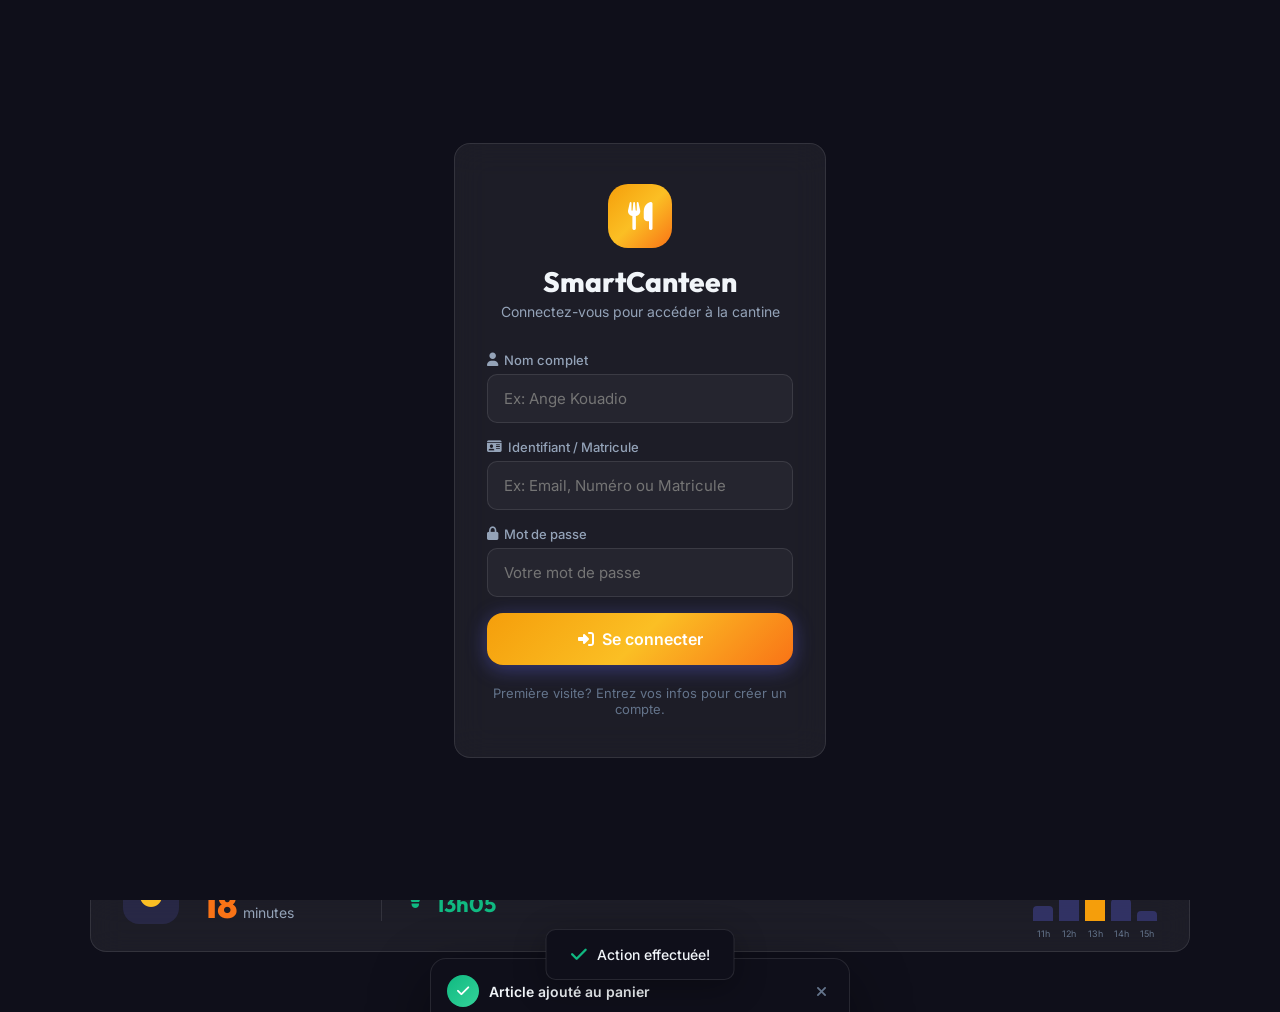
==== commit ba787009: "FEAT: changes dones" ====
--- a/index.html
+++ b/index.html
@@ -13,7 +13,10 @@
         href="https://fonts.googleapis.com/css2?family=Inter:wght@300;400;500;600;700;800;900&family=Outfit:wght@300;400;500;600;700;800&display=swap"
         rel="stylesheet">
     <link rel="stylesheet" href="https://cdnjs.cloudflare.com/ajax/libs/font-awesome/6.5.1/css/all.min.css">
-    <link rel="stylesheet" href="styles.css">
+    <link rel="stylesheet" href="styles.css?v=1.1">
+    <link rel="manifest" href="manifest.json">
+    <meta name="theme-color" content="#0ea5e9">
+    <link rel="apple-touch-icon" href="https://img.icons8.com/color/192/000000/meal.png">
 </head>
 
 <body>
@@ -32,8 +35,8 @@
                         <input type="text" id="login-name" placeholder="Ex: Ange Kouadio" required>
                     </div>
                     <div class="login-field">
-                        <label for="login-student-id"><i class="fas fa-id-card"></i> Numéro étudiant</label>
-                        <input type="text" id="login-student-id" placeholder="Ex: ETU-2026-001" required>
+                        <label for="login-student-id"><i class="fas fa-id-card"></i> Identifiant / Matricule</label>
+                        <input type="text" id="login-student-id" placeholder="Ex: Email, Numéro ou Matricule" required>
                     </div>
                     <div class="login-field">
                         <label for="login-password"><i class="fas fa-lock"></i> Mot de passe</label>
@@ -60,7 +63,7 @@
     <!-- Navigation -->
     <nav class="navbar" id="navbar">
         <div class="nav-container">
-            <a href="#" class="nav-logo" id="nav-logo">
+            <a href="#" class="nav-logo" id="nav-logo" onclick="event.preventDefault(); navigateTo('home')">
                 <div class="logo-icon">
                     <i class="fas fa-utensils"></i>
                 </div>
@@ -77,7 +80,7 @@
                     <i class="fas fa-shopping-cart"></i> Commander
                 </a>
                 <a href="#budget" class="nav-link" data-section="budget">
-                    <i class="fas fa-wallet"></i> Budget
+                    <i class="fas fa-robot"></i> Assistant IA
                 </a>
                 <a href="#nutrition" class="nav-link" data-section="nutrition">
                     <i class="fas fa-heartbeat"></i> Nutrition
@@ -90,6 +93,9 @@
                 </a>
                 <a href="#marketplace" class="nav-link" data-section="marketplace">
                     <i class="fas fa-store"></i> Business
+                </a>
+                <a href="#history" class="nav-link" data-section="history">
+                    <i class="fas fa-history"></i> Historique
                 </a>
             </div>
             <div class="nav-right">
@@ -334,48 +340,101 @@
                                 <span id="cart-total">0 FCFA</span>
                             </div>
                         </div>
-                        <div class="cart-student-info" id="cart-student-info" style="display:none;">
-                            <label for="student-name">Votre nom (pour l'étiquette)</label>
-                            <input type="text" id="student-name" placeholder="Entrez votre nom...">
-                        </div>
-                        <button class="btn btn-primary btn-block" id="btn-place-order" disabled>
-                            <i class="fas fa-check-circle"></i> Confirmer la commande
+                        <div class="cart-student-info" id="cart-student-info"
+                            style="display:none; flex-direction:column; gap:10px;">
+                            <div class="form-group">
+                                <label for="student-name">Votre nom (pour l'étiquette)</label>
+                                <input type="text" id="student-name" placeholder="Entrez votre nom...">
+                            </div>
+                            <div class="form-group">
+                                <label for="order-date"><i class="fas fa-calendar-alt"></i> Jour de retrait</label>
+                                <select id="order-date" class="admin-input"
+                                    style="width:100%; padding:12px; border-radius:10px; border:1px solid var(--glass-border); background:rgba(255,255,255,0.05); color:white; font-family:inherit;">
+                                    <option value="today" style="color:black;">Aujourd'hui</option>
+                                    <option value="tomorrow" style="color:black;">Demain</option>
+                                    <option value="day-after" style="color:black;">Après-demain</option>
+                                </select>
+                            </div>
+                        </div>
+                        <button class="btn btn-primary btn-block" id="btn-proceed-payment" disabled>
+                            <i class="fas fa-wallet"></i> Procéder au paiement
                         </button>
                     </div>
                 </div>
             </div>
         </section>
 
-        <!-- ==================== BUDGET SECTION ==================== -->
+        <!-- ==================== HISTORY & REVIEWS SECTION ==================== -->
+        <section id="history" class="section section-history">
+            <div class="section-container">
+                <div class="section-header">
+                    <div class="section-badge"><i class="fas fa-list-check"></i> Suivi Commandes</div>
+                    <h2 class="section-title">Historique des <span class="gradient-text">Commandes</span></h2>
+                    <p class="section-subtitle">Suivez vos commandes en cours et retrouvez votre historique</p>
+                </div>
+
+                <!-- History Tab Navigation -->
+                <div class="history-tabs-nav" id="history-tabs-nav">
+                    <button class="history-tab active" data-tab="active" onclick="switchHistoryTab('active')">
+                        <i class="fas fa-hourglass-half"></i> En cours
+                        <span class="history-tab-badge" id="badge-active">0</span>
+                    </button>
+                    <button class="history-tab" data-tab="done" onclick="switchHistoryTab('done')">
+                        <i class="fas fa-check-double"></i> Terminées
+                        <span class="history-tab-badge" id="badge-done">0</span>
+                    </button>
+                    <button class="history-tab" data-tab="cancelled" onclick="switchHistoryTab('cancelled')">
+                        <i class="fas fa-ban"></i> Annulées
+                        <span class="history-tab-badge" id="badge-cancelled">0</span>
+                    </button>
+                </div>
+                <div id="history-list" class="history-panels"></div>
+            </div>
+        </section>
+
+        <!-- ==================== AI ASSISTANT SECTION ==================== -->
         <section id="budget" class="section section-budget">
             <div class="section-container">
                 <div class="section-header">
-                    <div class="section-badge"><i class="fas fa-coins"></i> Budget Smart</div>
-                    <h2 class="section-title">Suggestion selon votre <span class="gradient-text">budget</span></h2>
-                    <p class="section-subtitle">Entrez votre budget et nous vous proposons la meilleure combinaison</p>
+                    <div class="section-badge"><i class="fas fa-robot"></i> Assistant IA</div>
+                    <h2 class="section-title">Recommandations <span class="gradient-text">sur mesure</span></h2>
+                    <p class="section-subtitle">Dites-nous ce que vous voulez, l'IA compose votre plateau idéal</p>
                 </div>
 
                 <div class="budget-layout">
                     <div class="budget-input-panel">
                         <div class="budget-card glass-card">
-                            <div class="budget-input-group">
-                                <label for="budget-amount">💰 Votre budget</label>
+                            <div class="form-group">
+                                <label for="budget-amount">💰 Votre budget limite</label>
                                 <div class="budget-input-wrapper">
                                     <input type="number" id="budget-amount" placeholder="1500" min="100" step="100"
                                         value="1500">
                                     <span class="budget-currency">FCFA</span>
                                 </div>
                             </div>
-                            <div class="budget-presets">
-                                <button class="budget-preset" data-amount="500">500</button>
-                                <button class="budget-preset" data-amount="1000">1000</button>
-                                <button class="budget-preset active" data-amount="1500">1500</button>
-                                <button class="budget-preset" data-amount="2000">2000</button>
-                                <button class="budget-preset" data-amount="2500">2500</button>
-                                <button class="budget-preset" data-amount="3000">3000</button>
-                            </div>
-                            <button class="btn btn-primary btn-block" id="btn-suggest">
-                                <i class="fas fa-magic"></i> Suggérer un repas
+
+                            <div class="form-group" style="margin-top:20px;">
+                                <label><i class="fas fa-bullseye"></i> Objectif Nutritionnel</label>
+                                <select id="ai-goal" class="admin-input">
+                                    <option value="balanced">🥗 Équilibré (Recommandé)</option>
+                                    <option value="protein">🥩 Max Protéines (Sport & Musculation)</option>
+                                    <option value="light">🍃 Repas Léger (Faible en calories)</option>
+                                    <option value="energy">⚡ Boost d'Énergie (Riche en glucides)</option>
+                                </select>
+                            </div>
+
+                            <div class="form-group">
+                                <label><i class="fas fa-star"></i> Préférence Spéciale</label>
+                                <select id="ai-preference" class="admin-input">
+                                    <option value="none">Peu importe</option>
+                                    <option value="hot">🔥 J'ai très faim (Avoir un plat principal obligatoire)</option>
+                                    <option value="drink">🥤 Je veux absolument une boisson</option>
+                                    <option value="sweet">🍰 Garder une place pour le dessert</option>
+                                </select>
+                            </div>
+
+                            <button class="btn btn-primary btn-block" id="btn-suggest" style="margin-top:24px;">
+                                <i class="fas fa-magic"></i> Générer mon plateau
                             </button>
                         </div>
                     </div>
@@ -383,10 +442,10 @@
                     <div class="budget-result-panel" id="budget-result-panel">
                         <div class="budget-result-placeholder">
                             <div class="placeholder-icon">
-                                <i class="fas fa-lightbulb"></i>
-                            </div>
-                            <h3>Entrez votre budget</h3>
-                            <p>Nous trouverons la meilleure combinaison pour vous</p>
+                                <i class="fas fa-robot"></i>
+                            </div>
+                            <h3>L'IA attend vos instructions</h3>
+                            <p>Renseignez vos préférences pour obtenir une suggestion</p>
                         </div>
                     </div>
                 </div>
@@ -719,6 +778,42 @@
             </div>
         </section>
     </main>
+
+    <!-- Payment Modal -->
+    <div class="modal-overlay" id="payment-modal" style="display:none;">
+        <div class="modal-content" style="text-align: left;">
+            <div class="admin-modal-header" style="display:flex; justify-content:space-between; margin-bottom: 20px;">
+                <h3><i class="fas fa-mobile-screen"></i> Paiement Mobile Money</h3>
+                <button class="btn-close-modal" id="close-payment-modal"
+                    style="background:none; border:none; color:white; font-size:18px; cursor:pointer;"><i
+                        class="fas fa-times"></i></button>
+            </div>
+            <div class="payment-options" style="display:flex; gap:10px; margin-bottom:20px;">
+                <button class="btn btn-glass payment-method active" data-method="wave"
+                    style="flex:1; background: rgba(5, 100, 255, 0.2); border-color:#0564FF;">🌊 Wave</button>
+                <button class="btn btn-glass payment-method" data-method="orange" style="flex:1;">🍊 Orange</button>
+                <button class="btn btn-glass payment-method" data-method="mtn" style="flex:1;">💛 MTN</button>
+                <button class="btn btn-glass payment-method" data-method="cash" style="flex:1;">💵 Espèces</button>
+            </div>
+            <div class="login-field" style="margin-bottom:20px;">
+                <label for="payment-phone"><i class="fas fa-phone"></i> Numéro de téléphone</label>
+                <input type="tel" id="payment-phone" placeholder="Ex: 0102030405"
+                    style="width:100%; padding:12px; border-radius:10px; border:1px solid rgba(255,255,255,0.2); background:rgba(255,255,255,0.05); color:white; font-family:inherit;">
+            </div>
+            <div style="background: rgba(255,255,255,0.05); padding:15px; border-radius:10px; margin-bottom:20px;">
+                <div style="display:flex; justify-content:space-between; margin-bottom:10px;">
+                    <span>Montant à payer:</span>
+                    <strong id="payment-amount" style="color:var(--primary-light);">0 FCFA</strong>
+                </div>
+                <div style="font-size:12px; color:var(--text-secondary);">
+                    En cliquant sur Payer, une notification simulée validera votre transaction.
+                </div>
+            </div>
+            <button class="btn btn-primary btn-block" id="btn-confirm-payment">
+                <i class="fas fa-lock"></i> Payer maintenant
+            </button>
+        </div>
+    </div>
 
     <!-- Order Success Modal -->
     <div class="modal-overlay" id="order-modal">
@@ -750,6 +845,35 @@
         </div>
     </div>
 
+    <!-- Cart Add Confirmation Popup -->
+    <div class="cart-confirm" id="cart-confirm" role="status" aria-live="polite">
+        <div class="cart-confirm-header">
+            <div class="cart-confirm-icon-wrap">
+                <i class="fas fa-check"></i>
+            </div>
+            <span class="cart-confirm-label">Article ajouté au panier</span>
+            <button class="cart-confirm-close" onclick="closeCartConfirm()" aria-label="Fermer">
+                <i class="fas fa-times"></i>
+            </button>
+        </div>
+        <div class="cart-confirm-item">
+            <span class="cart-confirm-emoji" id="cart-confirm-emoji"></span>
+            <div class="cart-confirm-details">
+                <span class="cart-confirm-name" id="cart-confirm-name"></span>
+                <span class="cart-confirm-meta" id="cart-confirm-meta"></span>
+            </div>
+        </div>
+        <div class="cart-confirm-actions">
+            <button class="btn btn-glass cart-confirm-btn" onclick="closeCartConfirm()">
+                <i class="fas fa-arrow-left"></i> Continuer
+            </button>
+            <button class="btn btn-primary cart-confirm-btn" onclick="goToCart()">
+                <i class="fas fa-shopping-cart"></i> Voir le panier
+            </button>
+        </div>
+        <div class="cart-confirm-bar"></div>
+    </div>
+
     <!-- Toast Notification -->
     <div class="toast" id="toast">
         <div class="toast-icon"><i class="fas fa-check"></i></div>
@@ -757,6 +881,40 @@
     </div>
 
     <script src="app.js"></script>
+    <script>
+        if ('serviceWorker' in navigator) {
+            window.addEventListener('load', () => {
+                navigator.serviceWorker.register('./sw.js')
+                    .then((reg) => {
+                        console.log('ServiceWorker registration successful');
+                        // Request notification permission
+                        if (Notification.permission === 'default') {
+                            Notification.requestPermission();
+                        }
+                    })
+                    .catch((err) => {
+                        console.error('ServiceWorker registration failed: ', err);
+                    });
+            });
+        }
+    </script>
+    <script>
+        // Force unregister all service workers and clear caches
+        if ('serviceWorker' in navigator) {
+            navigator.serviceWorker.getRegistrations().then(function (registrations) {
+                for (let registration of registrations) {
+                    registration.unregister();
+                    console.log('Unregistered SW');
+                }
+            });
+        }
+        if ('caches' in window) {
+            caches.keys().then(function (names) {
+                for (let name of names) caches.delete(name);
+                console.log('Cleared Caches');
+            });
+        }
+    </script>
 </body>
 
 </html>
--- a/styles.css
+++ b/styles.css
@@ -1,10 +1,10 @@
 /* ===== ROOT & VARIABLES ===== */
 :root {
-    --primary: #6366f1;
-    --primary-light: #818cf8;
-    --primary-dark: #4f46e5;
-    --accent: #f59e0b;
-    --accent-light: #fbbf24;
+    --primary: #f59e0b;
+    --primary-light: #fbbf24;
+    --primary-dark: #d97706;
+    --accent: #10b981;
+    --accent-light: #34d399;
     --success: #10b981;
     --danger: #ef4444;
     --warning: #f97316;
@@ -16,7 +16,7 @@
     --text-primary: #f1f5f9;
     --text-secondary: #94a3b8;
     --text-muted: #64748b;
-    --gradient-1: linear-gradient(135deg, #6366f1, #a855f7, #ec4899);
+    --gradient-1: linear-gradient(135deg, #f59e0b, #fbbf24, #f97316);
     --gradient-2: linear-gradient(135deg, #10b981, #06b6d4);
     --gradient-3: linear-gradient(135deg, #f59e0b, #ef4444);
     --shadow: 0 8px 32px rgba(0, 0, 0, 0.3);
@@ -68,7 +68,7 @@
 .bg-orb-1 {
     width: 600px;
     height: 600px;
-    background: #6366f1;
+    background: #f59e0b;
     top: -200px;
     left: -200px;
 }
@@ -472,6 +472,7 @@
     font-weight: 800;
     background: var(--gradient-1);
     -webkit-background-clip: text;
+    background-clip: text;
     -webkit-text-fill-color: transparent;
 }
 
@@ -1599,6 +1600,7 @@
     font-weight: 800;
     background: var(--gradient-1);
     -webkit-background-clip: text;
+    background-clip: text;
     -webkit-text-fill-color: transparent;
 }
 
@@ -2167,6 +2169,138 @@
     color: var(--text-muted);
 }
 
+/* ===== CART CONFIRM POPUP ===== */
+.cart-confirm {
+    position: fixed;
+    bottom: -220px;
+    left: 50%;
+    transform: translateX(-50%);
+    width: min(420px, calc(100vw - 32px));
+    background: var(--bg-dark);
+    border: 1px solid var(--glass-border);
+    border-radius: var(--radius);
+    box-shadow: var(--shadow-lg);
+    z-index: 3000;
+    overflow: hidden;
+    transition: bottom 0.45s cubic-bezier(0.34, 1.56, 0.64, 1);
+    color: var(--text-primary);
+}
+
+.cart-confirm.show {
+    bottom: 30px;
+}
+
+.cart-confirm-header {
+    display: flex;
+    align-items: center;
+    gap: 10px;
+    padding: 16px 16px 12px;
+}
+
+.cart-confirm-icon-wrap {
+    width: 32px;
+    height: 32px;
+    min-width: 32px;
+    border-radius: 50%;
+    background: linear-gradient(135deg, var(--success), var(--accent-light));
+    display: flex;
+    align-items: center;
+    justify-content: center;
+    color: #fff;
+    font-size: 14px;
+}
+
+.cart-confirm-label {
+    flex: 1;
+    font-size: 14px;
+    font-weight: 600;
+    color: var(--text-primary);
+}
+
+.cart-confirm-close {
+    background: none;
+    border: none;
+    color: var(--text-muted);
+    cursor: pointer;
+    font-size: 15px;
+    padding: 4px 6px;
+    border-radius: 6px;
+    line-height: 1;
+    transition: var(--transition);
+}
+
+.cart-confirm-close:hover {
+    color: var(--text-primary);
+    background: var(--bg-card-hover);
+}
+
+.cart-confirm-item {
+    display: flex;
+    align-items: center;
+    gap: 12px;
+    margin: 0 16px 14px;
+    padding: 12px;
+    background: var(--bg-card);
+    border-radius: var(--radius-sm);
+    border: 1px solid var(--glass-border);
+}
+
+.cart-confirm-emoji {
+    font-size: 28px;
+    line-height: 1;
+    flex-shrink: 0;
+}
+
+.cart-confirm-details {
+    display: flex;
+    flex-direction: column;
+    gap: 3px;
+}
+
+.cart-confirm-name {
+    font-size: 14px;
+    font-weight: 600;
+    color: var(--text-primary);
+}
+
+.cart-confirm-meta {
+    font-size: 12px;
+    color: var(--text-secondary);
+}
+
+.cart-confirm-actions {
+    display: flex;
+    gap: 8px;
+    padding: 0 16px 16px;
+}
+
+.cart-confirm-btn {
+    flex: 1;
+    font-size: 13px;
+    padding: 10px 12px;
+    justify-content: center;
+}
+
+.cart-confirm-bar {
+    height: 3px;
+    background: linear-gradient(90deg, var(--success), var(--primary));
+    transform-origin: left center;
+}
+
+.cart-confirm.show .cart-confirm-bar {
+    animation: cartConfirmCountdown 5s linear forwards;
+}
+
+@keyframes cartConfirmCountdown {
+    from { transform: scaleX(1); }
+    to   { transform: scaleX(0); }
+}
+
+[data-theme="light"] .cart-confirm {
+    background: #ffffff;
+    box-shadow: 0 16px 48px rgba(0, 0, 0, 0.14);
+}
+
 /* ===== TOAST ===== */
 .toast {
     position: fixed;
@@ -2177,7 +2311,8 @@
     align-items: center;
     gap: 10px;
     padding: 14px 24px;
-    background: rgba(15, 15, 26, 0.95);
+    background: var(--bg-dark);
+    color: var(--text-primary);
     border: 1px solid var(--glass-border);
     border-radius: var(--radius-sm);
     z-index: 3000;
@@ -2197,6 +2332,11 @@
 .toast-message {
     font-size: 14px;
     font-weight: 500;
+}
+
+[data-theme="light"] .toast {
+    background: #ffffff;
+    box-shadow: 0 8px 32px rgba(0, 0, 0, 0.1);
 }
 
 /* ===== ANIMATIONS ===== */
@@ -2460,6 +2600,286 @@
     font-family: 'Outfit', sans-serif;
 }
 
+/* ===== HISTORY TABS ===== */
+.history-tabs-nav {
+    display: flex;
+    gap: 4px;
+    margin-top: 32px;
+    border-bottom: 2px solid var(--glass-border);
+    padding-bottom: 0;
+}
+
+.history-tab {
+    display: inline-flex;
+    align-items: center;
+    gap: 8px;
+    padding: 12px 20px;
+    background: none;
+    border: none;
+    border-bottom: 3px solid transparent;
+    margin-bottom: -2px;
+    color: var(--text-secondary);
+    font-size: 14px;
+    font-weight: 600;
+    cursor: pointer;
+    transition: var(--transition);
+    font-family: inherit;
+    border-radius: var(--radius-sm) var(--radius-sm) 0 0;
+}
+
+.history-tab:hover {
+    color: var(--text-primary);
+    background: var(--bg-card);
+}
+
+.history-tab.active {
+    color: var(--primary-light);
+    border-bottom-color: var(--primary);
+}
+
+.history-tab-badge {
+    min-width: 20px;
+    height: 20px;
+    padding: 0 6px;
+    background: var(--bg-card);
+    border-radius: 10px;
+    font-size: 11px;
+    display: inline-flex;
+    align-items: center;
+    justify-content: center;
+}
+
+.history-tab.active .history-tab-badge {
+    background: rgba(245, 158, 11, 0.2);
+    color: var(--primary-light);
+}
+
+.history-panels {
+    display: flex;
+    flex-direction: column;
+    gap: 12px;
+    margin-top: 20px;
+}
+
+.history-panel {
+    display: none;
+    flex-direction: column;
+    gap: 12px;
+}
+
+.history-panel.active {
+    display: flex;
+}
+
+/* ===== HISTORY CARDS ===== */
+.history-card {
+    background: var(--glass);
+    border: 1px solid var(--glass-border);
+    border-radius: var(--radius);
+    padding: 20px;
+    display: flex;
+    flex-direction: column;
+    gap: 12px;
+    transition: var(--transition);
+}
+
+.history-card-top {
+    display: flex;
+    justify-content: space-between;
+    align-items: flex-start;
+    gap: 12px;
+}
+
+.history-card-id {
+    font-weight: 700;
+    font-size: 15px;
+}
+
+.history-card-time {
+    font-size: 12px;
+    color: var(--text-muted);
+    margin-top: 3px;
+    display: flex;
+    align-items: center;
+    gap: 5px;
+}
+
+.history-status-badge {
+    display: inline-flex;
+    align-items: center;
+    gap: 6px;
+    padding: 5px 12px;
+    border-radius: var(--radius-full);
+    font-size: 12px;
+    font-weight: 600;
+    white-space: nowrap;
+    flex-shrink: 0;
+}
+
+.status-pending {
+    background: rgba(245, 158, 11, 0.12);
+    color: #f59e0b;
+    border: 1px solid rgba(245, 158, 11, 0.25);
+}
+
+.status-ready {
+    background: rgba(16, 185, 129, 0.12);
+    color: #10b981;
+    border: 1px solid rgba(16, 185, 129, 0.25);
+}
+
+.status-paid {
+    background: rgba(99, 102, 241, 0.12);
+    color: #818cf8;
+    border: 1px solid rgba(99, 102, 241, 0.25);
+}
+
+.status-cancelled {
+    background: rgba(239, 68, 68, 0.08);
+    color: #ef4444;
+    border: 1px solid rgba(239, 68, 68, 0.18);
+}
+
+.history-items {
+    font-size: 14px;
+    color: var(--text-secondary);
+    line-height: 1.7;
+}
+
+.history-card-footer {
+    display: flex;
+    justify-content: space-between;
+    align-items: center;
+    padding-top: 12px;
+    border-top: 1px solid var(--glass-border);
+    flex-wrap: wrap;
+    gap: 10px;
+}
+
+.history-total {
+    font-family: 'Outfit', sans-serif;
+    font-weight: 700;
+    font-size: 18px;
+    color: var(--primary-light);
+}
+
+/* ===== ETA BLOCK ===== */
+.eta-block {
+    background: rgba(16, 185, 129, 0.06);
+    border: 1px solid rgba(16, 185, 129, 0.18);
+    border-radius: var(--radius-sm);
+    padding: 12px 16px;
+    display: flex;
+    flex-direction: column;
+    gap: 8px;
+}
+
+.eta-header {
+    display: flex;
+    justify-content: space-between;
+    align-items: center;
+    font-size: 13px;
+}
+
+.eta-label {
+    display: flex;
+    align-items: center;
+    gap: 6px;
+    color: var(--text-secondary);
+}
+
+.eta-label i {
+    color: var(--success);
+}
+
+.eta-remaining {
+    font-weight: 700;
+    font-size: 15px;
+    color: var(--success);
+    font-family: 'Outfit', sans-serif;
+    letter-spacing: 0.03em;
+}
+
+.eta-bar {
+    height: 6px;
+    background: var(--bg-card);
+    border-radius: 3px;
+    overflow: hidden;
+}
+
+.eta-bar-fill {
+    height: 100%;
+    background: linear-gradient(90deg, var(--success), var(--accent-light));
+    border-radius: 3px;
+    transition: width 1s linear;
+}
+
+.eta-pre-order {
+    display: flex;
+    align-items: center;
+    gap: 8px;
+    font-size: 13px;
+    color: var(--primary-light);
+    background: rgba(99, 102, 241, 0.07);
+    border: 1px solid rgba(99, 102, 241, 0.18);
+    border-radius: var(--radius-sm);
+    padding: 10px 14px;
+}
+
+.eta-ready-note {
+    display: flex;
+    align-items: center;
+    gap: 8px;
+    font-size: 13px;
+    color: var(--success);
+    background: rgba(16, 185, 129, 0.07);
+    border: 1px solid rgba(16, 185, 129, 0.18);
+    border-radius: var(--radius-sm);
+    padding: 10px 14px;
+    font-weight: 600;
+}
+
+/* ===== CANCEL ORDER BUTTON ===== */
+.btn-cancel-order {
+    background: none;
+    border: 1px solid rgba(239, 68, 68, 0.3);
+    color: var(--danger);
+    padding: 7px 14px;
+    border-radius: var(--radius-sm);
+    font-size: 12px;
+    font-weight: 600;
+    cursor: pointer;
+    transition: var(--transition);
+    font-family: inherit;
+    display: inline-flex;
+    align-items: center;
+    gap: 6px;
+}
+
+.btn-cancel-order:hover {
+    background: rgba(239, 68, 68, 0.1);
+    border-color: rgba(239, 68, 68, 0.5);
+}
+
+/* ===== HISTORY EMPTY STATE ===== */
+.history-empty {
+    text-align: center;
+    padding: 48px 20px;
+    color: var(--text-muted);
+    background: var(--glass);
+    border-radius: var(--radius);
+    border: 1px solid var(--glass-border);
+    display: flex;
+    flex-direction: column;
+    align-items: center;
+    gap: 12px;
+}
+
+.history-empty i {
+    font-size: 36px;
+    opacity: 0.4;
+}
+
 /* ===== LIGHT THEME ===== */
 [data-theme="light"] {
     --bg-dark: #f5f5fa;
@@ -2513,4 +2933,117 @@
 
 [data-theme="light"] ::-webkit-scrollbar-thumb {
     background: #bbb;
-}+}
+/* ===== ORDER READY NOTIFICATION ===== */
+.order-ready-notif {
+    position: fixed;
+    bottom: 24px;
+    left: 50%;
+    transform: translateX(-50%) translateY(120px);
+    z-index: 9999;
+    width: min(92vw, 440px);
+    background: var(--bg-dark);
+    border: 1px solid var(--accent);
+    border-radius: 18px;
+    box-shadow: 0 8px 40px rgba(0,0,0,0.5), 0 0 0 1px rgba(255,255,255,0.05);
+    opacity: 0;
+    transition: transform 0.45s cubic-bezier(0.34, 1.56, 0.64, 1), opacity 0.35s ease;
+    pointer-events: none;
+}
+.order-ready-notif.visible {
+    transform: translateX(-50%) translateY(0);
+    opacity: 1;
+    pointer-events: all;
+}
+.order-ready-notif-inner {
+    display: flex;
+    align-items: center;
+    gap: 14px;
+    padding: 16px 18px;
+}
+.order-ready-icon {
+    flex-shrink: 0;
+    width: 48px;
+    height: 48px;
+    border-radius: 50%;
+    background: linear-gradient(135deg, var(--accent), var(--primary));
+    display: flex;
+    align-items: center;
+    justify-content: center;
+    font-size: 20px;
+    color: #fff;
+    animation: bellRing 0.6s ease 0.4s both;
+}
+@keyframes bellRing {
+    0%, 100% { transform: rotate(0deg); }
+    20% { transform: rotate(-15deg); }
+    40% { transform: rotate(15deg); }
+    60% { transform: rotate(-10deg); }
+    80% { transform: rotate(10deg); }
+}
+.order-ready-content {
+    flex: 1;
+    min-width: 0;
+}
+.order-ready-title {
+    font-weight: 700;
+    font-size: 15px;
+    color: var(--text-primary);
+}
+.order-ready-sub {
+    font-size: 12px;
+    color: var(--accent);
+    margin: 2px 0;
+}
+.order-ready-items {
+    font-size: 12px;
+    color: var(--text-secondary);
+    white-space: nowrap;
+    overflow: hidden;
+    text-overflow: ellipsis;
+}
+.order-ready-actions {
+    display: flex;
+    align-items: center;
+    gap: 8px;
+    flex-shrink: 0;
+}
+.btn-confirm-receipt {
+    background: linear-gradient(135deg, var(--success), #00b894);
+    color: #fff;
+    border: none;
+    border-radius: 10px;
+    padding: 8px 14px;
+    font-size: 13px;
+    font-weight: 600;
+    cursor: pointer;
+    display: flex;
+    align-items: center;
+    gap: 6px;
+    white-space: nowrap;
+    transition: filter 0.2s;
+}
+.btn-confirm-receipt:hover {
+    filter: brightness(1.15);
+}
+.btn-dismiss-notif {
+    background: rgba(255,255,255,0.08);
+    border: none;
+    border-radius: 8px;
+    width: 32px;
+    height: 32px;
+    color: var(--text-secondary);
+    cursor: pointer;
+    font-size: 13px;
+    display: flex;
+    align-items: center;
+    justify-content: center;
+    transition: background 0.2s;
+}
+.btn-dismiss-notif:hover {
+    background: rgba(255,255,255,0.16);
+}
+[data-theme="light"] .order-ready-notif {
+    background: #fff;
+    box-shadow: 0 8px 40px rgba(0,0,0,0.18);
+}
